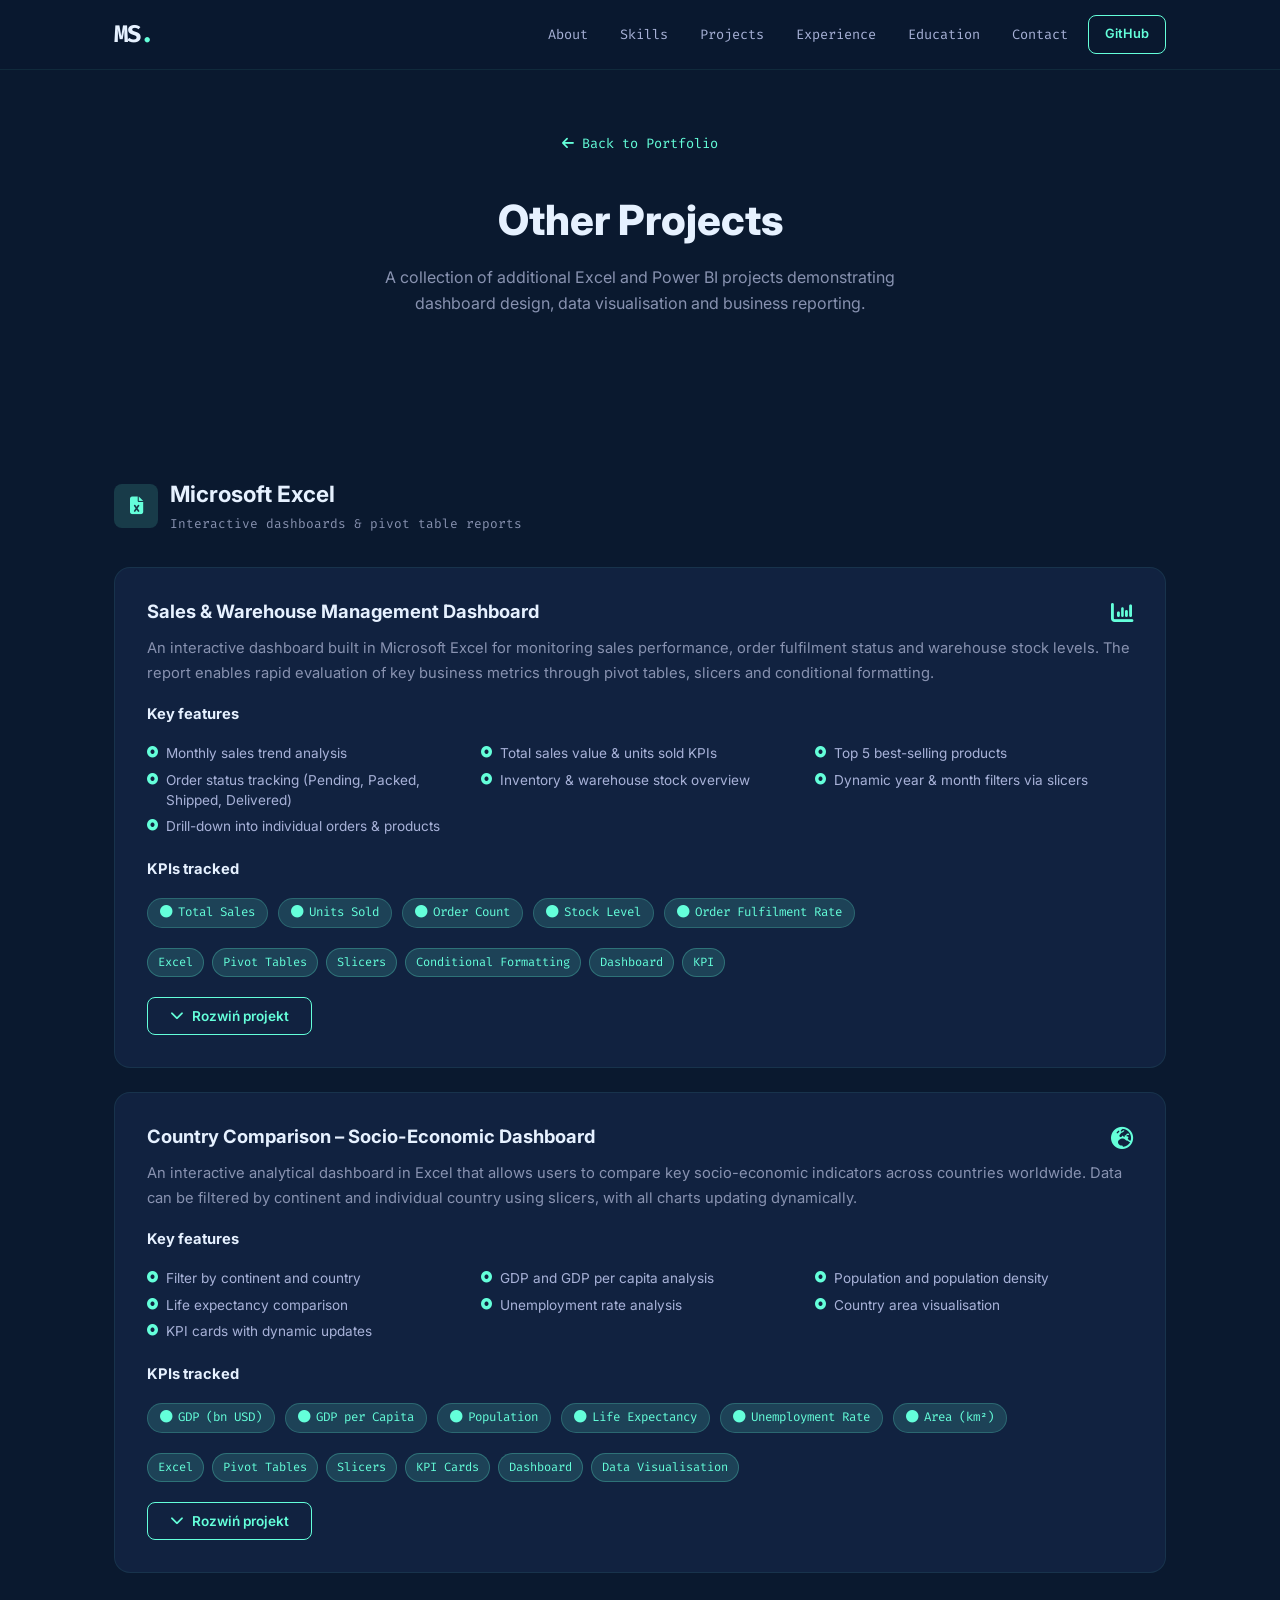
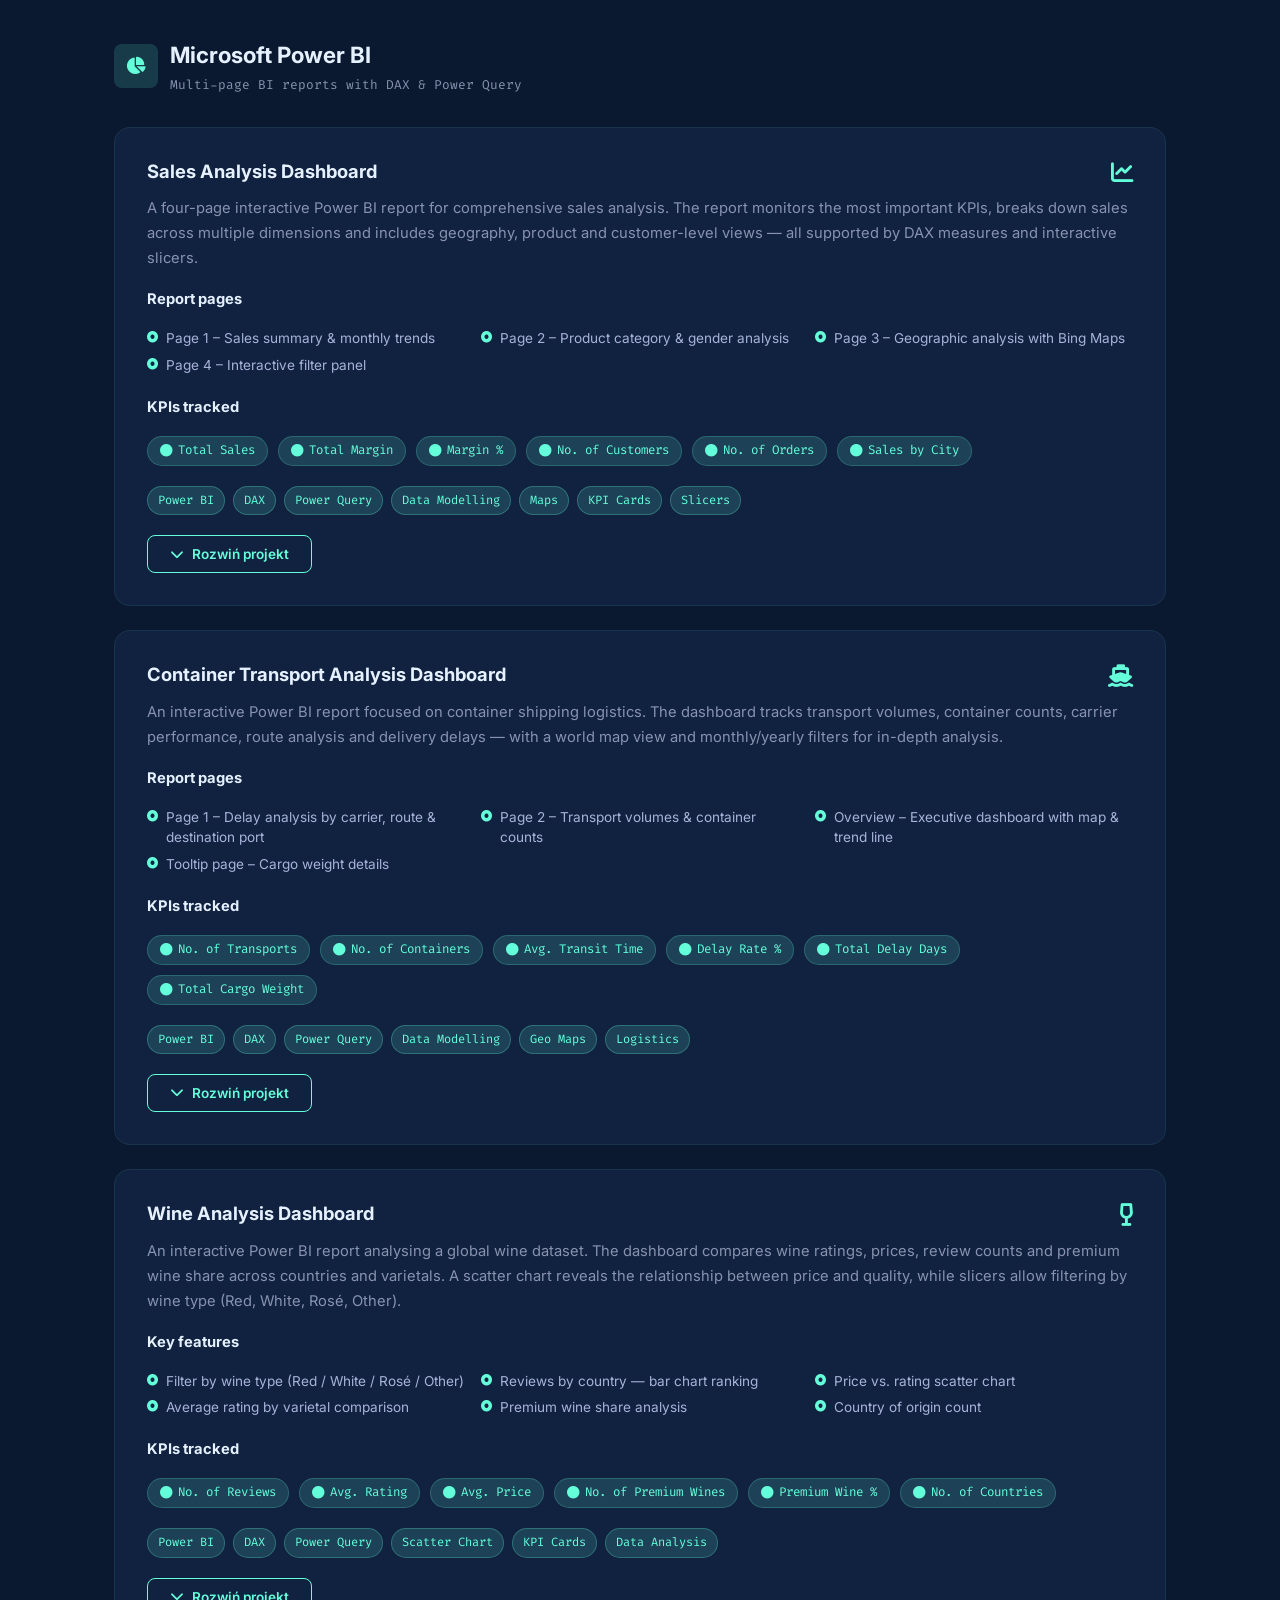
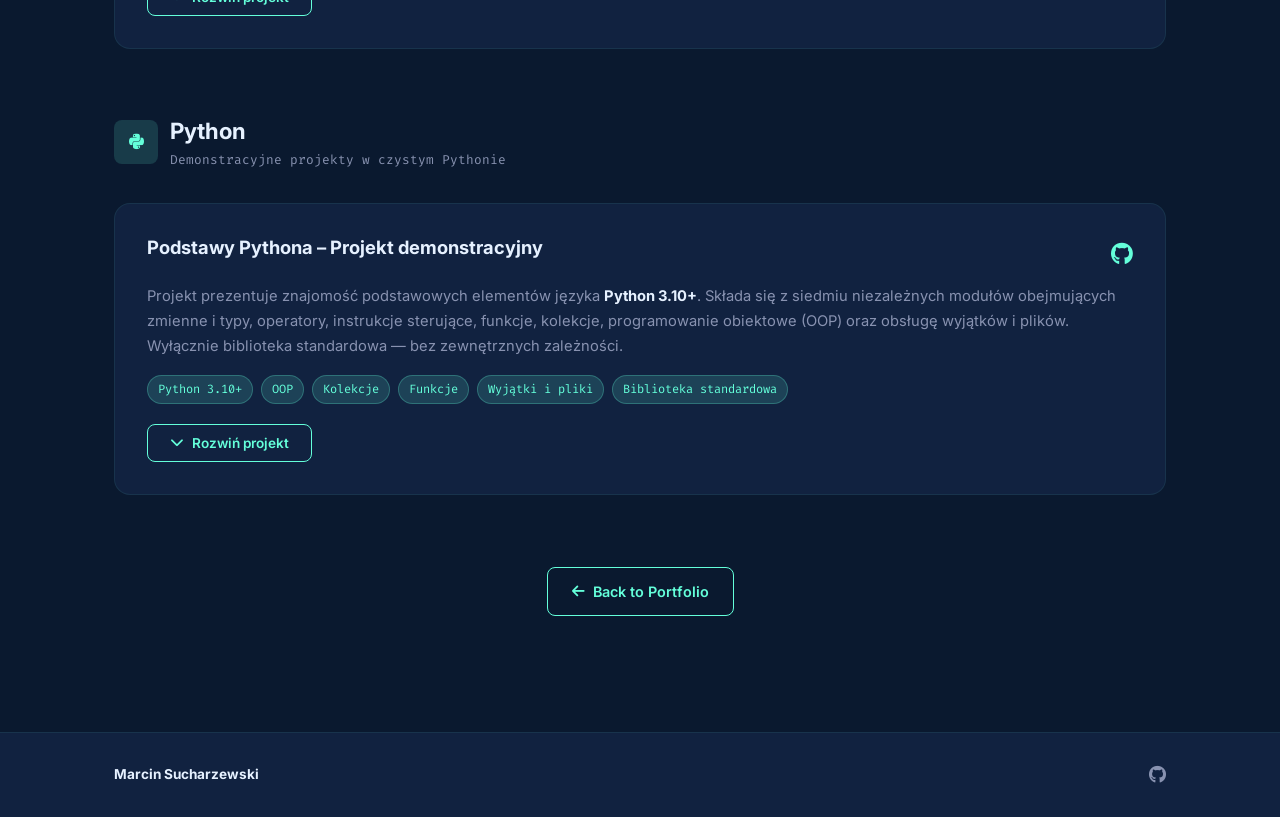
==== other-projects.html @ 343c276a "v1" ====
<!DOCTYPE html>
<html lang="en">
<head>
  <meta charset="UTF-8" />
  <meta name="viewport" content="width=device-width, initial-scale=1.0" />
  <meta name="description" content="Marcin Sucharzewski – Additional projects: Excel dashboards and Power BI reports." />
  <title>Other Projects | Marcin Sucharzewski</title>

  <!-- Google Fonts -->
  <link rel="preconnect" href="https://fonts.googleapis.com" />
  <link rel="preconnect" href="https://fonts.gstatic.com" crossorigin />
  <link href="https://fonts.googleapis.com/css2?family=Inter:wght@300;400;500;600;700;800&family=Fira+Code:wght@400;500&display=swap" rel="stylesheet" />

  <!-- Font Awesome -->
  <link rel="stylesheet" href="https://cdnjs.cloudflare.com/ajax/libs/font-awesome/6.5.1/css/all.min.css" integrity="sha512-DTOQO9RWCH3ppGqcWaEA1BIZOC6xxalwEsw9c2QQeAIftl+Vegovlnee1c9QX4TctnWMn13TZye+giMm8e2LwA==" crossorigin="anonymous" referrerpolicy="no-referrer" />

  <link rel="stylesheet" href="css/style.css" />
  <style>
    /* ---- Page-specific overrides ---- */
    .page-hero {
      padding: calc(var(--nav-height) + 60px) 0 60px;
      text-align: center;
    }

    .page-hero .back-link {
      display: inline-flex;
      align-items: center;
      gap: 8px;
      font-family: var(--font-mono);
      font-size: 0.85rem;
      color: var(--accent);
      margin-bottom: 32px;
      transition: var(--transition);
    }

    .page-hero .back-link:hover {
      gap: 12px;
      opacity: 1;
    }

    .page-hero h1 {
      font-size: clamp(1.8rem, 5vw, 2.6rem);
      font-weight: 800;
      color: var(--text-white);
      margin-bottom: 12px;
    }

    .page-hero p {
      color: var(--slate);
      max-width: 560px;
      margin: 0 auto;
    }

    /* ---- Category heading ---- */
    .category-heading {
      display: flex;
      align-items: center;
      gap: 12px;
      margin-bottom: 32px;
    }

    .category-heading-icon {
      width: 44px;
      height: 44px;
      border-radius: var(--radius);
      background-color: var(--accent-dim);
      display: flex;
      align-items: center;
      justify-content: center;
      color: var(--accent);
      font-size: 1.1rem;
      flex-shrink: 0;
    }

    .category-heading h2 {
      font-size: 1.4rem;
      font-weight: 700;
      color: var(--text-white);
    }

    .category-heading h2 span {
      display: block;
      font-size: 0.8rem;
      font-weight: 400;
      color: var(--slate);
      font-family: var(--font-mono);
      margin-top: 2px;
    }

    /* ---- Extended project card ---- */
    .project-card-full {
      background-color: var(--navy-light);
      border: 1px solid rgba(100, 255, 218, 0.08);
      border-radius: var(--radius-lg);
      padding: 32px;
      transition: var(--transition);
      margin-bottom: 24px;
    }

    .project-card-full:hover {
      border-color: rgba(100, 255, 218, 0.25);
      transform: translateY(-3px);
      box-shadow: var(--shadow);
    }

    .project-card-full-header {
      display: flex;
      align-items: flex-start;
      justify-content: space-between;
      gap: 16px;
      margin-bottom: 12px;
    }

    .project-card-full-header h3 {
      font-size: 1.15rem;
      font-weight: 700;
      color: var(--text-white);
      line-height: 1.3;
    }

    .project-card-full-header .project-icon {
      font-size: 1.4rem;
      color: var(--accent);
      flex-shrink: 0;
      margin-top: 2px;
    }

    .project-card-full p {
      color: var(--slate);
      font-size: 0.92rem;
      line-height: 1.7;
      margin-bottom: 16px;
    }

    .features-list {
      margin: 12px 0 20px;
      padding-left: 0;
      display: grid;
      grid-template-columns: repeat(auto-fill, minmax(240px, 1fr));
      gap: 6px 16px;
    }

    .features-list li {
      display: flex;
      align-items: flex-start;
      gap: 8px;
      font-size: 0.85rem;
      color: var(--slate-light);
      line-height: 1.5;
    }

    .features-list li i {
      color: var(--accent);
      font-size: 0.7rem;
      margin-top: 4px;
      flex-shrink: 0;
    }

    .kpi-row {
      display: flex;
      flex-wrap: wrap;
      gap: 10px;
      margin-bottom: 20px;
    }

    .kpi-badge {
      display: inline-flex;
      align-items: center;
      gap: 6px;
      background-color: var(--accent-dim);
      color: var(--accent);
      border: 1px solid rgba(100, 255, 218, 0.2);
      border-radius: 20px;
      padding: 4px 12px;
      font-size: 0.78rem;
      font-family: var(--font-mono);
    }

    /* ---- Section separator ---- */
    .category-section:not(:first-child) {
      margin-top: 64px;
    }

    /* ---- Back to top ---- */
    .page-footer-action {
      text-align: center;
      padding: 48px 0 16px;
    }

    /* ---- Expand button ---- */
    .btn-expand {
      display: inline-flex;
      align-items: center;
      gap: 8px;
      margin-top: 20px;
      padding: 10px 22px;
      background: transparent;
      border: 1.5px solid var(--accent);
      color: var(--accent);
      border-radius: var(--radius);
      font-size: 0.85rem;
      font-weight: 600;
      cursor: pointer;
      transition: var(--transition);
      font-family: var(--font-sans);
    }

    .btn-expand:hover {
      background-color: var(--accent-dim);
    }

    .btn-expand .expand-icon {
      transition: transform 0.3s ease;
    }

    .btn-expand[aria-expanded="true"] .expand-icon {
      transform: rotate(180deg);
    }

    /* ---- Details panel ---- */
    .project-details {
      display: none;
      margin-top: 28px;
      border-top: 1px solid rgba(100, 255, 218, 0.12);
      padding-top: 28px;
    }

    .project-details.is-open {
      display: block;
    }

    /* ---- Gallery ---- */
    .proj-gallery {
      display: grid;
      grid-template-columns: repeat(auto-fill, minmax(260px, 1fr));
      gap: 12px;
      margin-bottom: 32px;
    }

    .proj-img {
      width: 100%;
      height: 180px;
      object-fit: cover;
      border-radius: var(--radius);
      border: 1px solid rgba(100, 255, 218, 0.1);
      cursor: zoom-in;
      transition: var(--transition);
    }

    .proj-img:hover {
      border-color: var(--accent);
      transform: scale(1.02);
      box-shadow: 0 8px 24px rgba(0, 0, 0, 0.5);
    }

    /* ---- Full description text ---- */
    .proj-text {
      font-size: 0.9rem;
      line-height: 1.75;
    }

    .proj-section {
      margin-bottom: 22px;
    }

    .proj-section h4 {
      color: var(--accent);
      font-size: 0.78rem;
      font-family: var(--font-mono);
      text-transform: uppercase;
      letter-spacing: 0.09em;
      margin-bottom: 10px;
    }

    .proj-section p {
      color: var(--slate);
      margin-bottom: 6px;
    }

    .proj-section strong {
      color: var(--text-white);
    }

    .proj-section ul {
      padding-left: 0;
      display: grid;
      grid-template-columns: repeat(auto-fill, minmax(240px, 1fr));
      gap: 5px 20px;
    }

    .proj-section ul li {
      display: flex;
      align-items: flex-start;
      gap: 8px;
      color: var(--slate-light);
      font-size: 0.87rem;
    }

    .proj-section ul li::before {
      content: '▸';
      color: var(--accent);
      flex-shrink: 0;
      font-size: 0.72rem;
      margin-top: 4px;
    }

    /* ---- Lightbox ---- */
    .lightbox {
      display: none;
      position: fixed;
      inset: 0;
      background: rgba(2, 12, 27, 0.97);
      z-index: 1000;
      align-items: center;
      justify-content: center;
      padding: 56px 60px 48px;
    }

    .lightbox.is-open {
      display: flex;
    }

    .lightbox img {
      width: calc(100vw - 120px);
      height: calc(100vh - 104px);
      border-radius: var(--radius);
      object-fit: contain;
      box-shadow: 0 20px 60px rgba(0, 0, 0, 0.8);
    }

    .lb-btn {
      position: fixed;
      background: rgba(100, 255, 218, 0.08);
      border: 1px solid rgba(100, 255, 218, 0.2);
      color: var(--text-white);
      font-size: 1.2rem;
      padding: 10px 16px;
      border-radius: var(--radius);
      cursor: pointer;
      transition: var(--transition);
      z-index: 1001;
    }

    .lb-btn:hover {
      background: var(--accent-dim);
      color: var(--accent);
    }

    #lb-close { top: 20px; right: 24px; font-size: 1.5rem; }
    #lb-prev  { top: 50%; left: 16px; transform: translateY(-50%); }
    #lb-next  { top: 50%; right: 16px; transform: translateY(-50%); }

    #lb-counter {
      position: fixed;
      bottom: 20px;
      left: 50%;
      transform: translateX(-50%);
      color: var(--slate);
      font-family: var(--font-mono);
      font-size: 0.8rem;
    }
  </style>
</head>
<body>

  <!-- ===================== NAVIGATION ===================== -->
  <header class="navbar" id="navbar">
    <div class="nav-container">
      <a href="index.html" class="nav-logo">MS<span class="accent">.</span></a>
      <nav class="nav-links" id="nav-links">
        <a href="index.html#about" class="nav-link">About</a>
        <a href="index.html#skills" class="nav-link">Skills</a>
        <a href="index.html#projects" class="nav-link">Projects</a>
        <a href="index.html#experience" class="nav-link">Experience</a>
        <a href="index.html#education" class="nav-link">Education</a>
        <a href="index.html#contact" class="nav-link">Contact</a>
        <a href="https://github.com/MarcinSucharzewski" target="_blank" rel="noopener noreferrer" class="btn btn-outline btn-sm">GitHub</a>
      </nav>
      <button class="nav-toggle" id="nav-toggle" aria-label="Toggle navigation" aria-expanded="false">
        <span class="hamburger"></span>
      </button>
    </div>
  </header>

  <main>

    <!-- ===================== PAGE HERO ===================== -->
    <div class="page-hero">
      <div class="container">
        <a href="index.html" class="back-link">
          <i class="fa-solid fa-arrow-left"></i> Back to Portfolio
        </a>
        <h1>Other Projects</h1>
        <p>A collection of additional Excel and Power BI projects demonstrating dashboard design, data visualisation and business reporting.</p>
      </div>
    </div>

    <!-- ===================== PROJECTS ===================== -->
    <section class="section">
      <div class="container">

        <!-- ===== EXCEL ===== -->
        <div class="category-section">
          <div class="category-heading">
            <div class="category-heading-icon">
              <i class="fa-solid fa-file-excel"></i>
            </div>
            <h2>
              Microsoft Excel
              <span>Interactive dashboards &amp; pivot table reports</span>
            </h2>
          </div>

          <!-- Excel Project 1 -->
          <article class="project-card-full reveal">
            <div class="project-card-full-header">
              <h3>Sales &amp; Warehouse Management Dashboard</h3>
              <i class="fa-solid fa-chart-column project-icon"></i>
            </div>
            <p>
              An interactive dashboard built in Microsoft Excel for monitoring sales performance, order fulfilment status
              and warehouse stock levels. The report enables rapid evaluation of key business metrics through pivot tables,
              slicers and conditional formatting.
            </p>

            <p><strong>Key features</strong></p>
            <ul class="features-list">
              <li><i class="fa-solid fa-circle-dot"></i> Monthly sales trend analysis</li>
              <li><i class="fa-solid fa-circle-dot"></i> Total sales value &amp; units sold KPIs</li>
              <li><i class="fa-solid fa-circle-dot"></i> Top 5 best-selling products</li>
              <li><i class="fa-solid fa-circle-dot"></i> Order status tracking (Pending, Packed, Shipped, Delivered)</li>
              <li><i class="fa-solid fa-circle-dot"></i> Inventory &amp; warehouse stock overview</li>
              <li><i class="fa-solid fa-circle-dot"></i> Dynamic year &amp; month filters via slicers</li>
              <li><i class="fa-solid fa-circle-dot"></i> Drill-down into individual orders &amp; products</li>
            </ul>

            <p><strong>KPIs tracked</strong></p>
            <div class="kpi-row">
              <span class="kpi-badge"><i class="fa-solid fa-circle"></i> Total Sales</span>
              <span class="kpi-badge"><i class="fa-solid fa-circle"></i> Units Sold</span>
              <span class="kpi-badge"><i class="fa-solid fa-circle"></i> Order Count</span>
              <span class="kpi-badge"><i class="fa-solid fa-circle"></i> Stock Level</span>
              <span class="kpi-badge"><i class="fa-solid fa-circle"></i> Order Fulfilment Rate</span>
            </div>

            <div class="project-tags">
              <span class="tag tag-sm">Excel</span>
              <span class="tag tag-sm">Pivot Tables</span>
              <span class="tag tag-sm">Slicers</span>
              <span class="tag tag-sm">Conditional Formatting</span>
              <span class="tag tag-sm">Dashboard</span>
              <span class="tag tag-sm">KPI</span>
            </div>

            <button class="btn-expand" onclick="toggleDetails(this)" aria-expanded="false">
              <i class="fa-solid fa-chevron-down expand-icon"></i>
              <span>Rozwiń projekt</span>
            </button>

            <div class="project-details">
              <div class="proj-gallery">
                <img src="other_projects/Excel/Projekt1/Obraz1.png" class="proj-img" alt="Dashboard sprzedaży – widok 1" onclick="openLightbox(this)" loading="lazy">
                <img src="other_projects/Excel/Projekt1/Obraz2.png" class="proj-img" alt="Dashboard sprzedaży – widok 2" onclick="openLightbox(this)" loading="lazy">
                <img src="other_projects/Excel/Projekt1/Obraz3.png" class="proj-img" alt="Dashboard sprzedaży – widok 3" onclick="openLightbox(this)" loading="lazy">
                <img src="other_projects/Excel/Projekt1/Obraz4.png" class="proj-img" alt="Dashboard sprzedaży – widok 4" onclick="openLightbox(this)" loading="lazy">
              </div>
              <div class="proj-text">
                <div class="proj-section">
                  <h4>Opis projektu</h4>
                  <p>Celem projektu było stworzenie interaktywnego dashboardu umożliwiającego analizę sprzedaży oraz monitorowanie realizacji zamówień i stanów magazynowych. Raport pozwala szybko ocenić wyniki sprzedaży, kontrolować proces realizacji zamówień oraz analizować najważniejsze wskaźniki biznesowe.</p>
                  <p>Projekt został wykonany w programie <strong>Microsoft Excel</strong> z wykorzystaniem tabel, tabel przestawnych, wykresów oraz elementów interaktywnych.</p>
                </div>
                <div class="proj-section">
                  <h4>Zastosowane narzędzia</h4>
                  <ul>
                    <li>Microsoft Excel</li>
                    <li>Tabele Excel</li>
                    <li>Tabele przestawne</li>
                    <li>Wykresy kolumnowe i liniowe</li>
                    <li>Fragmentatory (Slicery)</li>
                    <li>Formatowanie warunkowe</li>
                    <li>Formuły Excel</li>
                    <li>Dashboard menedżerski</li>
                  </ul>
                </div>
                <div class="proj-section">
                  <h4>Funkcjonalności raportu</h4>
                  <ul>
                    <li>Analiza sprzedaży według miesięcy</li>
                    <li>Prezentacja łącznej wartości sprzedaży</li>
                    <li>Monitorowanie liczby sprzedanych produktów</li>
                    <li>Prezentacja pięciu najlepiej sprzedających się produktów</li>
                    <li>Monitorowanie statusów realizacji zamówień (Oczekuje, Spakowano, Wysłane, Dostarczono)</li>
                    <li>Filtrowanie danych według roku oraz miesiąca</li>
                    <li>Analiza danych magazynowych</li>
                    <li>Podgląd szczegółów zamówień i produktów</li>
                  </ul>
                </div>
                <div class="proj-section">
                  <h4>Dane wykorzystane w projekcie</h4>
                  <p>Projekt wykorzystuje trzy główne zestawy danych: <strong>bazę produktów</strong>, <strong>historię sprzedaży</strong> oraz <strong>historię realizacji zamówień</strong>. Każdy rekord zawiera m.in. kod produktu, nazwę, kategorię, cenę, stan magazynowy, lokalizację magazynu, datę sprzedaży, numer zamówienia, ilość, wartość sprzedaży oraz status realizacji.</p>
                </div>
                <div class="proj-section">
                  <h4>Umiejętności zaprezentowane w projekcie</h4>
                  <ul>
                    <li>Projektowanie dashboardów biznesowych</li>
                    <li>Analiza danych sprzedażowych</li>
                    <li>Modelowanie danych w Excelu</li>
                    <li>Tworzenie tabel przestawnych</li>
                    <li>Budowanie interaktywnych raportów</li>
                    <li>Wizualizacja danych</li>
                    <li>Projektowanie wskaźników KPI</li>
                    <li>Tworzenie wykresów biznesowych</li>
                    <li>Praca z dużymi zestawami danych</li>
                    <li>Przygotowywanie raportów menedżerskich</li>
                  </ul>
                </div>
                <div class="proj-section">
                  <h4>Wartość biznesowa</h4>
                  <p>Projekt wspiera podejmowanie decyzji poprzez szybki dostęp do najważniejszych informacji dotyczących sprzedaży i magazynu. Dashboard pozwala identyfikować najlepiej sprzedające się produkty, monitorować realizację zamówień oraz analizować trendy sprzedażowe, co pomaga usprawnić planowanie zapasów i procesów logistycznych.</p>
                </div>
              </div>
            </div>
          </article>

          <!-- Excel Project 2 -->
          <article class="project-card-full reveal">
            <div class="project-card-full-header">
              <h3>Country Comparison – Socio-Economic Dashboard</h3>
              <i class="fa-solid fa-earth-europe project-icon"></i>
            </div>
            <p>
              An interactive analytical dashboard in Excel that allows users to compare key socio-economic indicators
              across countries worldwide. Data can be filtered by continent and individual country using slicers,
              with all charts updating dynamically.
            </p>

            <p><strong>Key features</strong></p>
            <ul class="features-list">
              <li><i class="fa-solid fa-circle-dot"></i> Filter by continent and country</li>
              <li><i class="fa-solid fa-circle-dot"></i> GDP and GDP per capita analysis</li>
              <li><i class="fa-solid fa-circle-dot"></i> Population and population density</li>
              <li><i class="fa-solid fa-circle-dot"></i> Life expectancy comparison</li>
              <li><i class="fa-solid fa-circle-dot"></i> Unemployment rate analysis</li>
              <li><i class="fa-solid fa-circle-dot"></i> Country area visualisation</li>
              <li><i class="fa-solid fa-circle-dot"></i> KPI cards with dynamic updates</li>
            </ul>

            <p><strong>KPIs tracked</strong></p>
            <div class="kpi-row">
              <span class="kpi-badge"><i class="fa-solid fa-circle"></i> GDP (bn USD)</span>
              <span class="kpi-badge"><i class="fa-solid fa-circle"></i> GDP per Capita</span>
              <span class="kpi-badge"><i class="fa-solid fa-circle"></i> Population</span>
              <span class="kpi-badge"><i class="fa-solid fa-circle"></i> Life Expectancy</span>
              <span class="kpi-badge"><i class="fa-solid fa-circle"></i> Unemployment Rate</span>
              <span class="kpi-badge"><i class="fa-solid fa-circle"></i> Area (km²)</span>
            </div>

            <div class="project-tags">
              <span class="tag tag-sm">Excel</span>
              <span class="tag tag-sm">Pivot Tables</span>
              <span class="tag tag-sm">Slicers</span>
              <span class="tag tag-sm">KPI Cards</span>
              <span class="tag tag-sm">Dashboard</span>
              <span class="tag tag-sm">Data Visualisation</span>
            </div>

            <button class="btn-expand" onclick="toggleDetails(this)" aria-expanded="false">
              <i class="fa-solid fa-chevron-down expand-icon"></i>
              <span>Rozwiń projekt</span>
            </button>

            <div class="project-details">
              <div class="proj-gallery">
                <img src="other_projects/Excel/Projekt2/Obraz1.png" class="proj-img" alt="Analiza państw – widok 1" onclick="openLightbox(this)" loading="lazy">
                <img src="other_projects/Excel/Projekt2/Obraz2.png" class="proj-img" alt="Analiza państw – widok 2" onclick="openLightbox(this)" loading="lazy">
              </div>
              <div class="proj-text">
                <div class="proj-section">
                  <h4>Opis projektu</h4>
                  <p>Projekt polega na stworzeniu interaktywnego dashboardu analitycznego umożliwiającego porównanie kluczowych wskaźników społeczno-gospodarczych wybranych państw świata. Raport został wykonany w programie <strong>Microsoft Excel</strong> i pozwala użytkownikowi analizować dane poprzez wybór kontynentu oraz konkretnego kraju za pomocą interaktywnych filtrów.</p>
                  <p>Dashboard prezentuje najważniejsze wskaźniki ekonomiczne i demograficzne w przejrzystej formie graficznej, dzięki czemu użytkownik może szybko porównać poziom rozwoju poszczególnych państw.</p>
                </div>
                <div class="proj-section">
                  <h4>Cel projektu</h4>
                  <p>Celem projektu było zaprojektowanie nowoczesnego raportu menedżerskiego umożliwiającego analizę danych makroekonomicznych oraz porównywanie krajów pod względem najważniejszych wskaźników społecznych i gospodarczych.</p>
                </div>
                <div class="proj-section">
                  <h4>Zastosowane narzędzia</h4>
                  <ul>
                    <li>Microsoft Excel</li>
                    <li>Tabele Excel</li>
                    <li>Tabele przestawne</li>
                    <li>Wykresy kolumnowe, liniowe i słupkowe</li>
                    <li>Fragmentatory (Slicery)</li>
                    <li>Karty KPI</li>
                    <li>Formatowanie warunkowe</li>
                    <li>Formuły Excel</li>
                  </ul>
                </div>
                <div class="proj-section">
                  <h4>Funkcjonalności raportu</h4>
                  <ul>
                    <li>Porównywanie państw z różnych kontynentów</li>
                    <li>Filtrowanie danych według kontynentu i kraju</li>
                    <li>Analiza produktu krajowego brutto (PKB)</li>
                    <li>Analiza PKB per capita</li>
                    <li>Porównanie liczby ludności</li>
                    <li>Analiza długości życia</li>
                    <li>Porównanie poziomu bezrobocia</li>
                    <li>Analiza gęstości zaludnienia</li>
                    <li>Prezentacja powierzchni państw</li>
                    <li>Dynamiczna aktualizacja wykresów po zmianie filtrów</li>
                  </ul>
                </div>
                <div class="proj-section">
                  <h4>Umiejętności zaprezentowane w projekcie</h4>
                  <ul>
                    <li>Projektowanie dashboardów analitycznych</li>
                    <li>Wizualizacja danych biznesowych</li>
                    <li>Tworzenie interaktywnych raportów</li>
                    <li>Analiza danych ekonomicznych</li>
                    <li>Budowanie wskaźników KPI</li>
                    <li>Praca z tabelami przestawnymi</li>
                    <li>Projektowanie wykresów</li>
                    <li>Przygotowywanie raportów dla użytkowników biznesowych</li>
                    <li>Organizacja i prezentacja danych w Excelu</li>
                  </ul>
                </div>
                <div class="proj-section">
                  <h4>Wartość biznesowa</h4>
                  <p>Dashboard umożliwia szybkie porównanie sytuacji gospodarczej i społecznej różnych państw oraz identyfikację różnic pomiędzy nimi. Dzięki interaktywnym filtrom użytkownik może analizować dane z wybranego regionu świata, co ułatwia przygotowywanie raportów, analiz oraz prezentacji.</p>
                </div>
              </div>
            </div>
          </article>
        </div>

        <!-- ===== POWER BI ===== -->
        <div class="category-section">
          <div class="category-heading">
            <div class="category-heading-icon">
              <i class="fa-solid fa-chart-pie"></i>
            </div>
            <h2>
              Microsoft Power BI
              <span>Multi-page BI reports with DAX &amp; Power Query</span>
            </h2>
          </div>

          <!-- Power BI Project 1 -->
          <article class="project-card-full reveal">
            <div class="project-card-full-header">
              <h3>Sales Analysis Dashboard</h3>
              <i class="fa-solid fa-chart-line project-icon"></i>
            </div>
            <p>
              A four-page interactive Power BI report for comprehensive sales analysis. The report monitors the most
              important KPIs, breaks down sales across multiple dimensions and includes geography, product and
              customer-level views — all supported by DAX measures and interactive slicers.
            </p>

            <p><strong>Report pages</strong></p>
            <ul class="features-list">
              <li><i class="fa-solid fa-circle-dot"></i> Page 1 – Sales summary &amp; monthly trends</li>
              <li><i class="fa-solid fa-circle-dot"></i> Page 2 – Product category &amp; gender analysis</li>
              <li><i class="fa-solid fa-circle-dot"></i> Page 3 – Geographic analysis with Bing Maps</li>
              <li><i class="fa-solid fa-circle-dot"></i> Page 4 – Interactive filter panel</li>
            </ul>

            <p><strong>KPIs tracked</strong></p>
            <div class="kpi-row">
              <span class="kpi-badge"><i class="fa-solid fa-circle"></i> Total Sales</span>
              <span class="kpi-badge"><i class="fa-solid fa-circle"></i> Total Margin</span>
              <span class="kpi-badge"><i class="fa-solid fa-circle"></i> Margin %</span>
              <span class="kpi-badge"><i class="fa-solid fa-circle"></i> No. of Customers</span>
              <span class="kpi-badge"><i class="fa-solid fa-circle"></i> No. of Orders</span>
              <span class="kpi-badge"><i class="fa-solid fa-circle"></i> Sales by City</span>
            </div>

            <div class="project-tags">
              <span class="tag tag-sm">Power BI</span>
              <span class="tag tag-sm">DAX</span>
              <span class="tag tag-sm">Power Query</span>
              <span class="tag tag-sm">Data Modelling</span>
              <span class="tag tag-sm">Maps</span>
              <span class="tag tag-sm">KPI Cards</span>
              <span class="tag tag-sm">Slicers</span>
            </div>

            <button class="btn-expand" onclick="toggleDetails(this)" aria-expanded="false">
              <i class="fa-solid fa-chevron-down expand-icon"></i>
              <span>Rozwiń projekt</span>
            </button>

            <div class="project-details">
              <div class="proj-gallery">
                <img src="other_projects/Power%20BI/Projekt1/Obraz1.png" class="proj-img" alt="Dashboard sprzedaży PBI – widok 1" onclick="openLightbox(this)" loading="lazy">
                <img src="other_projects/Power%20BI/Projekt1/Obraz2.png" class="proj-img" alt="Dashboard sprzedaży PBI – widok 2" onclick="openLightbox(this)" loading="lazy">
                <img src="other_projects/Power%20BI/Projekt1/Obraz3.png" class="proj-img" alt="Dashboard sprzedaży PBI – widok 3" onclick="openLightbox(this)" loading="lazy">
                <img src="other_projects/Power%20BI/Projekt1/Obraz4.png" class="proj-img" alt="Dashboard sprzedaży PBI – widok 4" onclick="openLightbox(this)" loading="lazy">
              </div>
              <div class="proj-text">
                <div class="proj-section">
                  <h4>Opis projektu</h4>
                  <p>Projekt przedstawia interaktywny dashboard analityczny wykonany w <strong>Microsoft Power BI</strong>, którego celem jest analiza sprzedaży przedsiębiorstwa z wykorzystaniem nowoczesnych technik wizualizacji danych. Raport umożliwia monitorowanie najważniejszych wskaźników biznesowych (KPI), analizę sprzedaży według różnych wymiarów oraz wspiera podejmowanie decyzji biznesowych. Dashboard składa się z czterech stron prezentujących różne obszary działalności firmy.</p>
                </div>
                <div class="proj-section">
                  <h4>Cel projektu</h4>
                  <ul>
                    <li>Analiza wyników sprzedaży</li>
                    <li>Monitorowanie rentowności przedsiębiorstwa</li>
                    <li>Identyfikacja najlepiej sprzedających się produktów</li>
                    <li>Analiza klientów oraz lokalizacji sprzedaży</li>
                    <li>Porównywanie wyników w czasie</li>
                    <li>Wspieranie procesu podejmowania decyzji</li>
                  </ul>
                </div>
                <div class="proj-section">
                  <h4>Zastosowane technologie</h4>
                  <ul>
                    <li>Microsoft Power BI</li>
                    <li>Power Query</li>
                    <li>DAX (Data Analysis Expressions)</li>
                    <li>Modelowanie danych</li>
                    <li>Mapy Bing</li>
                    <li>Karty KPI</li>
                    <li>Segmentatory (Slicery)</li>
                    <li>Przyciski nawigacyjne</li>
                  </ul>
                </div>
                <div class="proj-section">
                  <h4>Struktura raportu</h4>
                  <ul>
                    <li><strong>Strona 1 – Podsumowanie sprzedaży:</strong> liczba zamówień, wartość sprzedaży, marża, liczba klientów; wykresy miesięczne i sprzedaż według miast</li>
                    <li><strong>Strona 2 – Analiza produktów:</strong> sprzedaż i marża według kategorii, udział płci klientów, analiza podkategorii i zależności sprzedaż–marża</li>
                    <li><strong>Strona 3 – Analiza geograficzna:</strong> ranking miast, mapa sprzedaży, analiza zysków i dynamika zmian</li>
                    <li><strong>Strona 4 – Panel filtrów:</strong> filtry według roku, kwartału, miesiąca, miasta, płci i kategorii produktu</li>
                  </ul>
                </div>
                <div class="proj-section">
                  <h4>Umiejętności zaprezentowane w projekcie</h4>
                  <ul>
                    <li>Projektowanie dashboardów w Power BI</li>
                    <li>Modelowanie danych i tworzenie miar DAX</li>
                    <li>Transformacja danych w Power Query</li>
                    <li>Wizualizacja i analiza biznesowa</li>
                    <li>Analiza geograficzna i sprzedażowa</li>
                    <li>Tworzenie interaktywnych raportów</li>
                  </ul>
                </div>
                <div class="proj-section">
                  <h4>Wartość biznesowa</h4>
                  <p>Projekt umożliwia szybkie monitorowanie kondycji przedsiębiorstwa oraz identyfikację najważniejszych trendów sprzedażowych. Dzięki interaktywnym filtrom użytkownik może analizować dane z różnych perspektyw, łatwo identyfikować najlepiej sprzedające się produkty, najbardziej dochodowe miasta oraz grupy klientów generujące największe przychody. Dashboard stanowi narzędzie wspierające zarządzanie sprzedażą, planowanie działań marketingowych oraz optymalizację oferty produktowej.</p>
                </div>
              </div>
            </div>
          </article>

          <!-- Power BI Project 2 -->
          <article class="project-card-full reveal">
            <div class="project-card-full-header">
              <h3>Container Transport Analysis Dashboard</h3>
              <i class="fa-solid fa-ship project-icon"></i>
            </div>
            <p>
              An interactive Power BI report focused on container shipping logistics. The dashboard tracks transport
              volumes, container counts, carrier performance, route analysis and delivery delays — with a world map
              view and monthly/yearly filters for in-depth analysis.
            </p>

            <p><strong>Report pages</strong></p>
            <ul class="features-list">
              <li><i class="fa-solid fa-circle-dot"></i> Page 1 – Delay analysis by carrier, route &amp; destination port</li>
              <li><i class="fa-solid fa-circle-dot"></i> Page 2 – Transport volumes &amp; container counts</li>
              <li><i class="fa-solid fa-circle-dot"></i> Overview – Executive dashboard with map &amp; trend line</li>
              <li><i class="fa-solid fa-circle-dot"></i> Tooltip page – Cargo weight details</li>
            </ul>

            <p><strong>KPIs tracked</strong></p>
            <div class="kpi-row">
              <span class="kpi-badge"><i class="fa-solid fa-circle"></i> No. of Transports</span>
              <span class="kpi-badge"><i class="fa-solid fa-circle"></i> No. of Containers</span>
              <span class="kpi-badge"><i class="fa-solid fa-circle"></i> Avg. Transit Time</span>
              <span class="kpi-badge"><i class="fa-solid fa-circle"></i> Delay Rate %</span>
              <span class="kpi-badge"><i class="fa-solid fa-circle"></i> Total Delay Days</span>
              <span class="kpi-badge"><i class="fa-solid fa-circle"></i> Total Cargo Weight</span>
            </div>

            <div class="project-tags">
              <span class="tag tag-sm">Power BI</span>
              <span class="tag tag-sm">DAX</span>
              <span class="tag tag-sm">Power Query</span>
              <span class="tag tag-sm">Data Modelling</span>
              <span class="tag tag-sm">Geo Maps</span>
              <span class="tag tag-sm">Logistics</span>
            </div>

            <button class="btn-expand" onclick="toggleDetails(this)" aria-expanded="false">
              <i class="fa-solid fa-chevron-down expand-icon"></i>
              <span>Rozwiń projekt</span>
            </button>

            <div class="project-details">
              <div class="proj-gallery">
                <img src="other_projects/Power%20BI/Projekt2/Obraz1.png" class="proj-img" alt="Transport kontenerowy – widok 1" onclick="openLightbox(this)" loading="lazy">
                <img src="other_projects/Power%20BI/Projekt2/Obraz2.png" class="proj-img" alt="Transport kontenerowy – widok 2" onclick="openLightbox(this)" loading="lazy">
                <img src="other_projects/Power%20BI/Projekt2/Obraz3.png" class="proj-img" alt="Transport kontenerowy – widok 3" onclick="openLightbox(this)" loading="lazy">
                <img src="other_projects/Power%20BI/Projekt2/Obraz4.png" class="proj-img" alt="Transport kontenerowy – widok 4" onclick="openLightbox(this)" loading="lazy">
              </div>
              <div class="proj-text">
                <div class="proj-section">
                  <h4>Opis projektu</h4>
                  <p>Projekt przedstawia interaktywny dashboard wykonany w <strong>Microsoft Power BI</strong>, którego celem jest analiza transportu kontenerowego. Raport umożliwia monitorowanie liczby transportów, kontenerów, armatorów, kierunków przewozów, portów docelowych oraz opóźnień transportowych.</p>
                  <p>Dashboard został zaprojektowany w sposób umożliwiający szybkie podejmowanie decyzji biznesowych poprzez prezentację najważniejszych wskaźników KPI oraz możliwość filtrowania danych według roku i miesiąca.</p>
                </div>
                <div class="proj-section">
                  <h4>Cel projektu</h4>
                  <ul>
                    <li>Analiza liczby zrealizowanych transportów</li>
                    <li>Monitorowanie liczby przewożonych kontenerów</li>
                    <li>Identyfikacja najczęściej wykorzystywanych armatorów</li>
                    <li>Analiza opóźnień transportowych</li>
                    <li>Porównywanie portów docelowych</li>
                    <li>Analiza kierunków transportu</li>
                    <li>Monitorowanie średniego czasu transportu</li>
                    <li>Prezentacja danych na mapie świata</li>
                  </ul>
                </div>
                <div class="proj-section">
                  <h4>Zastosowane narzędzia</h4>
                  <ul>
                    <li>Microsoft Power BI Desktop</li>
                    <li>Power Query</li>
                    <li>DAX (Data Analysis Expressions)</li>
                    <li>Model relacyjny danych</li>
                    <li>Microsoft Excel (źródło danych)</li>
                  </ul>
                </div>
                <div class="proj-section">
                  <h4>Struktura raportu</h4>
                  <ul>
                    <li><strong>Strona 1 – Analiza opóźnień:</strong> liczba armatorów, kontenerów i transportów; opóźnienia według miesięcy, armatora, kierunku i portu docelowego</li>
                    <li><strong>Strona 2 – Analiza transportów:</strong> liczba transportów i kontenerów, średni czas transportu, procent opóźnień, transporty według kierunku i portu</li>
                    <li><strong>Overview:</strong> liniowy wykres transportów w czasie, mapa portów, analiza armatorów, kluczowe KPI, filtry rok/miesiąc</li>
                    <li><strong>Tooltip:</strong> szczegółowe informacje dotyczące masy przewożonych ładunków</li>
                  </ul>
                </div>
                <div class="proj-section">
                  <h4>Umiejętności zaprezentowane w projekcie</h4>
                  <ul>
                    <li>Modelowanie danych i tworzenie relacji</li>
                    <li>Przygotowanie danych w Power Query</li>
                    <li>Tworzenie miar DAX</li>
                    <li>Projektowanie dashboardów i kart KPI</li>
                    <li>Wykresy kolumnowe, słupkowe i liniowe</li>
                    <li>Mapy geograficzne</li>
                    <li>Filtrowanie i segmentacja danych (Slicery)</li>
                    <li>Tooltip Pages</li>
                    <li>Analiza logistyczna i transportowa</li>
                  </ul>
                </div>
                <div class="proj-section">
                  <h4>Podsumowanie</h4>
                  <p>Projekt stanowi przykład wykorzystania narzędzia <strong>Microsoft Power BI</strong> do analizy danych logistycznych i transportowych. Dzięki zastosowaniu interaktywnych wizualizacji, wskaźników KPI oraz możliwości filtrowania danych użytkownik może szybko analizować efektywność transportów, identyfikować opóźnienia oraz oceniać wydajność armatorów i portów docelowych.</p>
                </div>
              </div>
            </div>
          </article>

          <!-- Power BI Project 3 -->
          <article class="project-card-full reveal">
            <div class="project-card-full-header">
              <h3>Wine Analysis Dashboard</h3>
              <i class="fa-solid fa-wine-glass-empty project-icon"></i>
            </div>
            <p>
              An interactive Power BI report analysing a global wine dataset. The dashboard compares wine ratings, prices,
              review counts and premium wine share across countries and varietals. A scatter chart reveals the relationship
              between price and quality, while slicers allow filtering by wine type (Red, White, Rosé, Other).
            </p>

            <p><strong>Key features</strong></p>
            <ul class="features-list">
              <li><i class="fa-solid fa-circle-dot"></i> Filter by wine type (Red / White / Rosé / Other)</li>
              <li><i class="fa-solid fa-circle-dot"></i> Reviews by country — bar chart ranking</li>
              <li><i class="fa-solid fa-circle-dot"></i> Price vs. rating scatter chart</li>
              <li><i class="fa-solid fa-circle-dot"></i> Average rating by varietal comparison</li>
              <li><i class="fa-solid fa-circle-dot"></i> Premium wine share analysis</li>
              <li><i class="fa-solid fa-circle-dot"></i> Country of origin count</li>
            </ul>

            <p><strong>KPIs tracked</strong></p>
            <div class="kpi-row">
              <span class="kpi-badge"><i class="fa-solid fa-circle"></i> No. of Reviews</span>
              <span class="kpi-badge"><i class="fa-solid fa-circle"></i> Avg. Rating</span>
              <span class="kpi-badge"><i class="fa-solid fa-circle"></i> Avg. Price</span>
              <span class="kpi-badge"><i class="fa-solid fa-circle"></i> No. of Premium Wines</span>
              <span class="kpi-badge"><i class="fa-solid fa-circle"></i> Premium Wine %</span>
              <span class="kpi-badge"><i class="fa-solid fa-circle"></i> No. of Countries</span>
            </div>

            <div class="project-tags">
              <span class="tag tag-sm">Power BI</span>
              <span class="tag tag-sm">DAX</span>
              <span class="tag tag-sm">Power Query</span>
              <span class="tag tag-sm">Scatter Chart</span>
              <span class="tag tag-sm">KPI Cards</span>
              <span class="tag tag-sm">Data Analysis</span>
            </div>

            <button class="btn-expand" onclick="toggleDetails(this)" aria-expanded="false">
              <i class="fa-solid fa-chevron-down expand-icon"></i>
              <span>Rozwiń projekt</span>
            </button>

            <div class="project-details">
              <div class="proj-gallery">
                <img src="other_projects/Power%20BI/Projekt3/Obraz1.png" class="proj-img" alt="Wine Analysis – widok 1" onclick="openLightbox(this)" loading="lazy">
                <img src="other_projects/Power%20BI/Projekt3/Obraz2.png" class="proj-img" alt="Wine Analysis – widok 2" onclick="openLightbox(this)" loading="lazy">
                <img src="other_projects/Power%20BI/Projekt3/Obraz3.png" class="proj-img" alt="Wine Analysis – widok 3" onclick="openLightbox(this)" loading="lazy">
              </div>
              <div class="proj-text">
                <div class="proj-section">
                  <h4>Opis projektu</h4>
                  <p><strong>Wine Analysis Dashboard</strong> to interaktywny raport stworzony w <strong>Microsoft Power BI</strong>, którego celem jest analiza danych dotyczących win pochodzących z różnych krajów świata. Dashboard umożliwia analizę ocen użytkowników, cen win, liczby recenzji, udziału win premium oraz porównanie różnych odmian win (varietal).</p>
                  <p>Raport został zaprojektowany z myślą o szybkim dostępie do kluczowych informacji i wspieraniu analizy rynku winiarskiego za pomocą czytelnych wizualizacji oraz wskaźników KPI.</p>
                </div>
                <div class="proj-section">
                  <h4>Cel projektu</h4>
                  <ul>
                    <li>Analiza ocen win</li>
                    <li>Analiza średnich cen</li>
                    <li>Porównywanie krajów pod względem liczby recenzji</li>
                    <li>Identyfikacja najpopularniejszych odmian win</li>
                    <li>Analiza win premium</li>
                    <li>Porównanie relacji ceny do jakości</li>
                    <li>Filtrowanie danych według rodzaju wina</li>
                  </ul>
                </div>
                <div class="proj-section">
                  <h4>Zastosowane narzędzia</h4>
                  <ul>
                    <li>Microsoft Power BI Desktop</li>
                    <li>Power Query</li>
                    <li>DAX (Data Analysis Expressions)</li>
                    <li>Model relacyjny danych</li>
                    <li>Microsoft Excel / CSV (źródło danych)</li>
                  </ul>
                </div>
                <div class="proj-section">
                  <h4>Funkcjonalności raportu</h4>
                  <ul>
                    <li>Filtrowanie danych według rodzaju wina (Red, White, Rosé, Other)</li>
                    <li>Analiza liczby recenzji i średniej oceny</li>
                    <li>Analiza średniej ceny</li>
                    <li>Monitorowanie liczby i udziału win premium</li>
                    <li>Porównanie liczby recenzji według kraju</li>
                    <li>Wykres punktowy: zależność cena – ocena</li>
                    <li>Porównanie średnich ocen dla odmian win (varietal)</li>
                  </ul>
                </div>
                <div class="proj-section">
                  <h4>Najważniejsze analizy</h4>
                  <ul>
                    <li>Które kraje posiadają największą liczbę recenzowanych win?</li>
                    <li>Czy wyższa cena oznacza wyższą ocenę wina?</li>
                    <li>Jakie odmiany win uzyskują najwyższe oceny?</li>
                    <li>Jaki jest udział win premium w całym zbiorze danych?</li>
                    <li>Które typy win dominują na rynku?</li>
                  </ul>
                </div>
                <div class="proj-section">
                  <h4>Umiejętności zaprezentowane w projekcie</h4>
                  <ul>
                    <li>Modelowanie danych i transformacja w Power Query</li>
                    <li>Tworzenie relacji pomiędzy tabelami</li>
                    <li>Projektowanie interaktywnych dashboardów</li>
                    <li>Tworzenie miar DAX</li>
                    <li>Wykres punktowy (Scatter Chart)</li>
                    <li>Analiza porównawcza</li>
                    <li>Filtrowanie danych przy użyciu segmentatorów</li>
                    <li>Projektowanie wizualizacji zgodnie z zasadami BI</li>
                  </ul>
                </div>
                <div class="proj-section">
                  <h4>Podsumowanie</h4>
                  <p>Projekt prezentuje praktyczne zastosowanie narzędzia <strong>Microsoft Power BI</strong> do analizy danych z branży winiarskiej. Dzięki zastosowaniu wskaźników KPI, wykresów analitycznych, segmentatorów oraz interaktywnych wizualizacji raport umożliwia szybkie porównywanie jakości, cen i popularności win pochodzących z różnych krajów.</p>
                </div>
              </div>
            </div>
          </article>

        </div><!-- /category-section Power BI -->

        <!-- ===== PYTHON ===== -->
        <div class="category-section">
          <div class="category-heading">
            <div class="category-heading-icon">
              <i class="fa-brands fa-python"></i>
            </div>
            <h2>
              Python
              <span>Demonstracyjne projekty w czystym Pythonie</span>
            </h2>
          </div>

          <!-- Python Project 1 -->
          <article class="project-card-full reveal">
            <div class="project-card-full-header">
              <h3>Podstawy Pythona – Projekt demonstracyjny</h3>
              <a href="https://github.com/MarcinSucharzewski/python-basics" target="_blank" rel="noopener noreferrer" aria-label="Zobacz na GitHub" style="color:var(--accent);font-size:1.4rem;">
                <i class="fa-brands fa-github"></i>
              </a>
            </div>
            <p>
              Projekt prezentuje znajomość podstawowych elementów języka <strong>Python 3.10+</strong>.
              Składa się z siedmiu niezależnych modułów obejmujących zmienne i typy, operatory, instrukcje sterujące,
              funkcje, kolekcje, programowanie obiektowe (OOP) oraz obsługę wyjątków i plików.
              Wyłącznie biblioteka standardowa — bez zewnętrznych zależności.
            </p>

            <div class="project-tags">
              <span class="tag tag-sm">Python 3.10+</span>
              <span class="tag tag-sm">OOP</span>
              <span class="tag tag-sm">Kolekcje</span>
              <span class="tag tag-sm">Funkcje</span>
              <span class="tag tag-sm">Wyjątki i pliki</span>
              <span class="tag tag-sm">Biblioteka standardowa</span>
            </div>

            <button class="btn-expand" onclick="toggleDetails(this)" aria-expanded="false">
              <i class="fa-solid fa-chevron-down expand-icon"></i>
              <span>Rozwiń projekt</span>
            </button>

            <div class="project-details">
              <div class="proj-text">
                <div class="proj-section">
                  <h4>Opis projektu</h4>
                  <p>Projekt prezentuje znajomość podstawowych elementów języka <strong>Python 3.10+</strong>.
                  Każdy moduł jest samodzielnym plikiem <code style="font-family:var(--font-mono);color:var(--accent);font-size:0.85em;">.py</code>,
                  który można uruchomić oddzielnie lub przez <code style="font-family:var(--font-mono);color:var(--accent);font-size:0.85em;">main.py</code>.</p>
                </div>

                <div class="proj-section">
                  <h4>Struktura projektu</h4>
                  <ul>
                    <li><strong>main.py</strong> – punkt wejścia (uruchamia wszystkie moduły)</li>
                    <li><strong>01_zmienne_i_typy.py</strong> – int, float, str, bool, None, casting</li>
                    <li><strong>02_operatory.py</strong> – arytmetyczne, porównania, logiczne, bitowe</li>
                    <li><strong>03_instrukcje_i_petle.py</strong> – if/elif/else, match-case, for, while, break/continue</li>
                    <li><strong>04_funkcje.py</strong> – def, *args/**kwargs, lambda, rekurencja, dekoratory</li>
                    <li><strong>05_kolekcje.py</strong> – list, tuple, set, dict, comprehensions, Counter</li>
                    <li><strong>06_klasy_oop.py</strong> – klasy, dziedziczenie, polimorfizm, enkapsulacja, dataclass</li>
                    <li><strong>07_wyjatki_i_pliki.py</strong> – try/except/finally, własne wyjątki, pliki txt/csv, pathlib</li>
                  </ul>
                </div>

                <div class="proj-section">
                  <h4>Omawiane zagadnienia</h4>
                  <ul>
                    <li><strong>Zmienne i typy:</strong> int, float, complex, str, bool, None, konwersja typów, wielokrotne przypisanie</li>
                    <li><strong>Operatory:</strong> arytmetyczne, porównania, logiczne, bitowe, pierwszeństwo operatorów</li>
                    <li><strong>Instrukcje i pętle:</strong> if/elif/else, match/case, for, while, break, continue, else, list comprehension</li>
                    <li><strong>Funkcje:</strong> parametry domyślne, *args, **kwargs, lambda, map/filter, rekurencja, domknięcia, dekoratory</li>
                    <li><strong>Kolekcje:</strong> list, tuple, set, dict, operacje teorii zbiorów, dict comprehension, Counter</li>
                    <li><strong>Klasy OOP:</strong> __init__, dziedziczenie, super(), polimorfizm, @property, @classmethod, @staticmethod, dataclass</li>
                    <li><strong>Wyjątki i pliki:</strong> try/except/else/finally, własne wyjątki, pliki tekstowe, CSV, pathlib</li>
                  </ul>
                </div>

                <div class="proj-section">
                  <h4>Wymagania</h4>
                  <ul>
                    <li>Python <strong>3.10</strong> lub nowszy (ze względu na match/case)</li>
                    <li>Brak zewnętrznych bibliotek – wyłącznie biblioteka standardowa</li>
                  </ul>
                </div>

                <div class="proj-section">
                  <h4>Uruchomienie</h4>
                  <ul>
                    <li>Wszystkie moduły: <code style="font-family:var(--font-mono);color:var(--accent);font-size:0.85em;">python main.py</code></li>
                    <li>Wybrane moduły (np. 1, 3 i 5): <code style="font-family:var(--font-mono);color:var(--accent);font-size:0.85em;">python main.py 1 3 5</code></li>
                    <li>Pojedynczy moduł: <code style="font-family:var(--font-mono);color:var(--accent);font-size:0.85em;">python 04_funkcje.py</code></li>
                  </ul>
                </div>

                <div class="proj-section" style="padding-top:4px;">
                  <a href="https://github.com/MarcinSucharzewski/python-basics" target="_blank" rel="noopener noreferrer" class="btn btn-outline btn-sm">
                    <i class="fa-brands fa-github"></i> Zobacz na GitHub
                  </a>
                </div>
              </div>
            </div>
          </article>

        </div><!-- /category-section Python -->

        <div class="page-footer-action">
          <a href="index.html" class="btn btn-outline">
            <i class="fa-solid fa-arrow-left"></i> Back to Portfolio
          </a>
        </div>

      </div>
    </section>

  </main>

  <!-- ===================== FOOTER ===================== -->
  <footer class="footer">
    <div class="container footer-inner">
      <p><strong>Marcin Sucharzewski</strong></p>
      <div class="footer-socials">
        <a href="https://github.com/MarcinSucharzewski" target="_blank" rel="noopener noreferrer" aria-label="GitHub">
          <i class="fa-brands fa-github"></i>
        </a>
      </div>
    </div>
  </footer>

  <!-- ===================== LIGHTBOX ===================== -->
  <div id="lightbox" class="lightbox" role="dialog" aria-modal="true" aria-label="Podgląd zdjęcia">
    <button id="lb-close" class="lb-btn" onclick="closeLightbox()" aria-label="Zamknij"><i class="fa-solid fa-xmark"></i></button>
    <button id="lb-prev"  class="lb-btn" onclick="lbPrev()"        aria-label="Poprzednie zdjęcie"><i class="fa-solid fa-chevron-left"></i></button>
    <img id="lb-img" src="" alt="" />
    <button id="lb-next"  class="lb-btn" onclick="lbNext()"        aria-label="Następne zdjęcie"><i class="fa-solid fa-chevron-right"></i></button>
    <span id="lb-counter"></span>
  </div>

  <script>
    /* ---- Expand / collapse ---- */
    function toggleDetails(btn) {
      const article = btn.closest('article');
      const panel   = article.querySelector('.project-details');
      const label   = btn.querySelector('span');
      const isOpen  = btn.getAttribute('aria-expanded') === 'true';

      if (isOpen) {
        panel.classList.remove('is-open');
        btn.setAttribute('aria-expanded', 'false');
        label.textContent = 'Rozwiń projekt';
      } else {
        panel.classList.add('is-open');
        btn.setAttribute('aria-expanded', 'true');
        label.textContent = 'Zwiń projekt';
        setTimeout(() => panel.scrollIntoView({ behavior: 'smooth', block: 'nearest' }), 60);
      }
    }

    /* ---- Lightbox ---- */
    let lbImages = [];
    let lbIndex  = 0;

    function openLightbox(img) {
      const gallery = img.closest('.proj-gallery');
      lbImages = Array.from(gallery.querySelectorAll('.proj-img'));
      lbIndex  = lbImages.indexOf(img);
      document.getElementById('lightbox').classList.add('is-open');
      document.body.style.overflow = 'hidden';
      renderLightbox();
      document.addEventListener('keydown', lbKey);
    }

    function renderLightbox() {
      document.getElementById('lb-img').src     = lbImages[lbIndex].src;
      document.getElementById('lb-img').alt     = lbImages[lbIndex].alt;
      document.getElementById('lb-counter').textContent = (lbIndex + 1) + ' / ' + lbImages.length;
      document.getElementById('lb-prev').style.visibility = lbIndex > 0 ? 'visible' : 'hidden';
      document.getElementById('lb-next').style.visibility = lbIndex < lbImages.length - 1 ? 'visible' : 'hidden';
    }

    function closeLightbox() {
      document.getElementById('lightbox').classList.remove('is-open');
      document.body.style.overflow = '';
      document.removeEventListener('keydown', lbKey);
    }

    function lbPrev() { if (lbIndex > 0)                  { lbIndex--; renderLightbox(); } }
    function lbNext() { if (lbIndex < lbImages.length - 1) { lbIndex++; renderLightbox(); } }

    function lbKey(e) {
      if (e.key === 'Escape')     closeLightbox();
      if (e.key === 'ArrowLeft')  lbPrev();
      if (e.key === 'ArrowRight') lbNext();
    }

    /* Close on background click */
    document.getElementById('lightbox').addEventListener('click', function (e) {
      if (e.target === this) closeLightbox();
    });
  </script>

  <script src="js/main.js"></script>
</body>
</html>
---- css/style.css ----
/* ============================================================
   MARCIN SUCHARZEWSKI PORTFOLIO – STYLESHEET
   ============================================================ */

/* ---- CSS Custom Properties ---- */
:root {
  --navy:        #0a192f;
  --navy-light:  #112240;
  --navy-mid:    #1d2d50;
  --slate:       #8892b0;
  --slate-light: #a8b2d8;
  --text:        #ccd6f6;
  --text-white:  #e6f1ff;
  --accent:      #64ffda;
  --accent-dim:  rgba(100, 255, 218, 0.15);
  --accent-dark: #0d7377;

  --font-sans:  'Inter', system-ui, -apple-system, sans-serif;
  --font-mono:  'Fira Code', 'Courier New', monospace;

  --nav-height: 70px;
  --section-pad: 100px;
  --max-w: 1100px;

  --radius:    8px;
  --radius-lg: 16px;
  --shadow:    0 10px 30px -10px rgba(2, 12, 27, 0.7);
  --transition: all 0.25s cubic-bezier(0.645, 0.045, 0.355, 1);
}

/* ---- Reset & Base ---- */
*, *::before, *::after {
  box-sizing: border-box;
  margin: 0;
  padding: 0;
}

html {
  scroll-behavior: smooth;
  font-size: 16px;
}

body {
  background-color: var(--navy);
  color: var(--text);
  font-family: var(--font-sans);
  line-height: 1.6;
  overflow-x: hidden;
}

a {
  color: var(--accent);
  text-decoration: none;
  transition: var(--transition);
}

a:hover {
  color: var(--accent);
  opacity: 0.8;
}

img {
  max-width: 100%;
  display: block;
}

ul {
  list-style: none;
}

strong {
  color: var(--text-white);
}

/* ---- Scrollbar ---- */
::-webkit-scrollbar { width: 6px; }
::-webkit-scrollbar-track { background: var(--navy); }
::-webkit-scrollbar-thumb { background: var(--slate); border-radius: 3px; }

/* ---- Selection ---- */
::selection {
  background-color: var(--accent-dim);
  color: var(--accent);
}

/* ============================================================
   LAYOUT UTILITIES
   ============================================================ */
.container {
  max-width: var(--max-w);
  margin: 0 auto;
  padding: 0 24px;
}

.section {
  padding: var(--section-pad) 0;
}

.section-alt {
  background-color: var(--navy-light);
}

.section-title {
  font-size: clamp(1.5rem, 4vw, 2rem);
  font-weight: 700;
  color: var(--text-white);
  margin-bottom: 8px;
  position: relative;
  display: inline-block;
}

.section-title::after {
  content: '';
  display: block;
  width: 60%;
  height: 3px;
  background: var(--accent);
  border-radius: 2px;
  margin-top: 6px;
}

.section-subtitle {
  color: var(--slate);
  margin-bottom: 48px;
  margin-top: 4px;
}

.section-action {
  text-align: center;
  margin-top: 48px;
}

.accent {
  color: var(--accent);
}

/* ============================================================
   BUTTONS
   ============================================================ */
.btn {
  display: inline-flex;
  align-items: center;
  gap: 8px;
  padding: 12px 24px;
  border-radius: var(--radius);
  font-size: 0.9rem;
  font-weight: 600;
  cursor: pointer;
  transition: var(--transition);
  border: 1.5px solid transparent;
  white-space: nowrap;
}

.btn-primary {
  background-color: var(--accent);
  color: var(--navy);
  border-color: var(--accent);
}

.btn-primary:hover {
  background-color: transparent;
  color: var(--accent);
  opacity: 1;
}

.btn-outline {
  background-color: transparent;
  color: var(--accent);
  border-color: var(--accent);
}

.btn-outline:hover {
  background-color: var(--accent-dim);
  opacity: 1;
}

.btn-sm {
  padding: 8px 16px;
  font-size: 0.8rem;
}

.btn-lg {
  padding: 16px 32px;
  font-size: 1rem;
  margin-top: 32px;
}

/* ============================================================
   NAVIGATION
   ============================================================ */
.navbar {
  position: fixed;
  top: 0;
  left: 0;
  right: 0;
  height: var(--nav-height);
  z-index: 100;
  background-color: rgba(10, 25, 47, 0.85);
  backdrop-filter: blur(12px);
  -webkit-backdrop-filter: blur(12px);
  border-bottom: 1px solid rgba(100, 255, 218, 0.08);
  transition: var(--transition);
}

.navbar.scrolled {
  box-shadow: var(--shadow);
}

.nav-container {
  max-width: var(--max-w);
  margin: 0 auto;
  padding: 0 24px;
  height: 100%;
  display: flex;
  align-items: center;
  justify-content: space-between;
}

.nav-logo {
  font-family: var(--font-mono);
  font-size: 1.5rem;
  font-weight: 700;
  color: var(--text-white);
  letter-spacing: -1px;
  text-decoration: none;
}

.nav-logo:hover {
  color: var(--accent);
  opacity: 1;
}

.nav-links {
  display: flex;
  align-items: center;
  gap: 8px;
}

.nav-link {
  font-size: 0.85rem;
  font-family: var(--font-mono);
  color: var(--slate-light);
  padding: 6px 12px;
  border-radius: var(--radius);
  text-decoration: none;
  transition: var(--transition);
}

.nav-link:hover {
  color: var(--accent);
  opacity: 1;
}

.nav-toggle {
  display: none;
  background: none;
  border: none;
  cursor: pointer;
  padding: 8px;
}

.hamburger,
.hamburger::before,
.hamburger::after {
  display: block;
  width: 24px;
  height: 2px;
  background-color: var(--accent);
  border-radius: 2px;
  transition: var(--transition);
}

.hamburger {
  position: relative;
}

.hamburger::before {
  content: '';
  position: absolute;
  top: -7px;
  left: 0;
}

.hamburger::after {
  content: '';
  position: absolute;
  top: 7px;
  left: 0;
}

/* Mobile nav open */
.nav-toggle[aria-expanded="true"] .hamburger {
  background-color: transparent;
}

.nav-toggle[aria-expanded="true"] .hamburger::before {
  transform: rotate(45deg);
  top: 0;
}

.nav-toggle[aria-expanded="true"] .hamburger::after {
  transform: rotate(-45deg);
  top: 0;
}

/* ============================================================
   HERO SECTION
   ============================================================ */
.hero-section {
  min-height: 100vh;
  display: flex;
  flex-direction: column;
  justify-content: center;
  padding-top: var(--nav-height);
  position: relative;
  overflow: hidden;
}

/* Subtle background grid */
.hero-section::before {
  content: '';
  position: absolute;
  inset: 0;
  background-image:
    linear-gradient(rgba(100, 255, 218, 0.03) 1px, transparent 1px),
    linear-gradient(90deg, rgba(100, 255, 218, 0.03) 1px, transparent 1px);
  background-size: 60px 60px;
  pointer-events: none;
}

.hero-container {
  max-width: var(--max-w);
  margin: 0 auto;
  padding: 60px 24px;
  display: flex;
  align-items: center;
  justify-content: space-between;
  gap: 60px;
  flex: 1;
}

.hero-content {
  max-width: 600px;
}

.hero-greeting {
  font-family: var(--font-mono);
  font-size: 1rem;
  color: var(--accent);
  margin-bottom: 12px;
}

.hero-name {
  font-size: clamp(2.5rem, 6vw, 4rem);
  font-weight: 800;
  color: var(--text-white);
  line-height: 1.1;
  margin-bottom: 8px;
}

.hero-title {
  font-size: clamp(1.2rem, 3vw, 1.8rem);
  font-weight: 600;
  color: var(--slate-light);
  margin-bottom: 24px;
  min-height: 2.2rem;
}

.cursor {
  display: inline-block;
  animation: blink 1s step-end infinite;
  color: var(--accent);
}

@keyframes blink {
  0%, 100% { opacity: 1; }
  50%        { opacity: 0; }
}

.hero-description {
  font-size: 1rem;
  color: var(--slate);
  max-width: 520px;
  margin-bottom: 32px;
  line-height: 1.8;
}

.hero-actions {
  display: flex;
  gap: 16px;
  flex-wrap: wrap;
}

.hero-socials {
  display: flex;
  gap: 20px;
  margin-top: 36px;
}

.hero-socials a {
  font-size: 1.3rem;
  color: var(--slate);
  transition: var(--transition);
  transform: translateY(0);
}

.hero-socials a:hover {
  color: var(--accent);
  transform: translateY(-3px);
  opacity: 1;
}

/* Avatar */
.hero-visual {
  flex-shrink: 0;
}

.avatar-wrapper {
  width: 260px;
  height: 260px;
  border-radius: 50%;
  border: 3px solid var(--accent);
  padding: 5px;
  position: relative;
}

.avatar-wrapper::before {
  content: '';
  position: absolute;
  inset: -10px;
  border-radius: 50%;
  border: 2px solid rgba(100, 255, 218, 0.2);
}

.avatar {
  width: 100%;
  height: 100%;
  border-radius: 50%;
  object-fit: cover;
  filter: grayscale(20%) brightness(0.9);
  transition: var(--transition);
}

.avatar:hover {
  filter: none;
}

/* Scroll down indicator */
.scroll-down {
  position: absolute;
  bottom: 24px;
  left: 50%;
  transform: translateX(-50%);
  color: var(--slate);
  font-size: 1.2rem;
  animation: bounce 2s ease-in-out infinite;
  opacity: 0.7;
}

.scroll-down:hover {
  color: var(--accent);
  opacity: 1;
}

@keyframes bounce {
  0%, 100% { transform: translateX(-50%) translateY(0); }
  50%        { transform: translateX(-50%) translateY(6px); }
}

/* ============================================================
   FADE-IN ANIMATIONS
   ============================================================ */
.fade-in-up {
  opacity: 0;
  transform: translateY(20px);
  animation: fadeInUp 0.6s ease forwards;
  animation-delay: var(--delay, 0s);
}

@keyframes fadeInUp {
  to {
    opacity: 1;
    transform: translateY(0);
  }
}

/* Reveal on scroll */
.reveal {
  opacity: 0;
  transform: translateY(30px);
  transition: opacity 0.7s ease, transform 0.7s ease;
}

.reveal.visible {
  opacity: 1;
  transform: translateY(0);
}

/* ============================================================
   ABOUT SECTION
   ============================================================ */
.about-grid {
  display: grid;
  grid-template-columns: 1fr 340px;
  gap: 60px;
  align-items: start;
  margin-top: 40px;
}

.about-text p {
  color: var(--slate);
  margin-bottom: 16px;
  line-height: 1.9;
}

.about-contacts {
  display: flex;
  flex-wrap: wrap;
  gap: 12px;
  margin-top: 24px;
}

.contact-chip {
  display: inline-flex;
  align-items: center;
  gap: 8px;
  background-color: var(--navy-mid);
  color: var(--slate-light);
  padding: 8px 16px;
  border-radius: 100px;
  font-size: 0.85rem;
  border: 1px solid rgba(100, 255, 218, 0.15);
  transition: var(--transition);
  text-decoration: none;
}

.contact-chip:hover {
  color: var(--accent);
  border-color: var(--accent);
  opacity: 1;
}

.about-stats {
  display: grid;
  grid-template-columns: 1fr 1fr;
  gap: 16px;
}

.stat-card {
  background-color: var(--navy-mid);
  border: 1px solid rgba(100, 255, 218, 0.12);
  border-radius: var(--radius-lg);
  padding: 20px;
  text-align: center;
  display: flex;
  flex-direction: column;
  gap: 6px;
  transition: var(--transition);
}

.stat-card:hover {
  border-color: var(--accent);
  transform: translateY(-3px);
}

.stat-number {
  font-size: 1.9rem;
  font-weight: 800;
  color: var(--text-white);
  line-height: 1;
}

.stat-label {
  font-size: 0.75rem;
  color: var(--slate);
  line-height: 1.3;
}

/* ============================================================
   SKILLS SECTION
   ============================================================ */
.skills-grid {
  display: grid;
  grid-template-columns: repeat(4, 1fr);
  gap: 24px;
  margin-top: 40px;
}

.skill-category {
  background-color: var(--navy-mid);
  border: 1px solid rgba(100, 255, 218, 0.1);
  border-radius: var(--radius-lg);
  padding: 28px 24px;
  transition: var(--transition);
}

.skill-category:hover {
  border-color: var(--accent);
  transform: translateY(-5px);
  box-shadow: var(--shadow);
}

.skill-category-icon {
  font-size: 1.8rem;
  color: var(--accent);
  margin-bottom: 16px;
}

.skill-category h3 {
  font-size: 1rem;
  font-weight: 700;
  color: var(--text-white);
  margin-bottom: 16px;
}

.skill-list li {
  display: flex;
  align-items: center;
  gap: 8px;
  color: var(--slate);
  font-size: 0.875rem;
  margin-bottom: 10px;
}

.skill-list li i {
  color: var(--accent);
  font-size: 0.7rem;
  flex-shrink: 0;
}

/* Skill Tags */
.skill-tags {
  display: flex;
  flex-wrap: wrap;
  gap: 10px;
  margin-top: 40px;
}

.tag {
  background-color: var(--accent-dim);
  color: var(--accent);
  padding: 6px 14px;
  border-radius: 100px;
  font-size: 0.82rem;
  font-family: var(--font-mono);
  border: 1px solid rgba(100, 255, 218, 0.25);
  transition: var(--transition);
}

.tag:hover {
  background-color: var(--accent);
  color: var(--navy);
}

.tag-sm {
  padding: 4px 10px;
  font-size: 0.75rem;
}

/* ============================================================
   PROJECTS SECTION
   ============================================================ */
.projects-grid {
  display: grid;
  grid-template-columns: repeat(3, 1fr);
  gap: 24px;
  margin-top: 40px;
}

.project-card {
  background-color: var(--navy-light);
  border: 1px solid rgba(100, 255, 218, 0.1);
  border-radius: var(--radius-lg);
  padding: 28px;
  display: flex;
  flex-direction: column;
  gap: 16px;
  transition: var(--transition);
  position: relative;
  overflow: hidden;
}

.project-card::before {
  content: '';
  position: absolute;
  top: 0;
  left: 0;
  right: 0;
  height: 3px;
  background: linear-gradient(90deg, var(--accent), transparent);
  opacity: 0;
  transition: var(--transition);
}

.project-card:hover {
  transform: translateY(-6px);
  border-color: var(--accent);
  box-shadow: var(--shadow);
}

.project-card:hover::before {
  opacity: 1;
}

.project-card-header {
  display: flex;
  align-items: center;
  justify-content: space-between;
}

.project-icon {
  font-size: 2rem;
  color: var(--accent);
}

.project-card-header a {
  font-size: 1.3rem;
  color: var(--slate);
  transition: var(--transition);
}

.project-card-header a:hover {
  color: var(--accent);
  transform: translateY(-2px);
  opacity: 1;
}

.project-title {
  font-size: 1.05rem;
  font-weight: 700;
}

.project-title a {
  color: var(--text-white);
  text-decoration: none;
  transition: var(--transition);
}

.project-title a:hover {
  color: var(--accent);
  opacity: 1;
}

.project-description {
  font-size: 0.875rem;
  color: var(--slate);
  line-height: 1.7;
  flex: 1;
}

.project-tags {
  display: flex;
  flex-wrap: wrap;
  gap: 8px;
}

/* ============================================================
   EXPERIENCE / TIMELINE
   ============================================================ */
.timeline {
  position: relative;
  margin-top: 40px;
  padding-left: 24px;
}

.timeline::before {
  content: '';
  position: absolute;
  left: 0;
  top: 0;
  bottom: 0;
  width: 2px;
  background: linear-gradient(to bottom, var(--accent), transparent);
}

.timeline-item {
  position: relative;
  padding-left: 40px;
  padding-bottom: 40px;
}

.timeline-dot {
  position: absolute;
  left: -8px;
  top: 6px;
  width: 18px;
  height: 18px;
  background-color: var(--accent);
  border-radius: 50%;
  border: 3px solid var(--navy);
  box-shadow: 0 0 0 3px rgba(100, 255, 218, 0.3);
}

.timeline-content {
  background-color: var(--navy-mid);
  border: 1px solid rgba(100, 255, 218, 0.1);
  border-radius: var(--radius-lg);
  padding: 28px;
}

.timeline-header {
  display: flex;
  align-items: flex-start;
  flex-wrap: wrap;
  gap: 8px;
  margin-bottom: 16px;
}

.timeline-header h3 {
  font-size: 1.1rem;
  font-weight: 700;
  color: var(--text-white);
  flex: 1;
}

.timeline-company {
  font-size: 0.85rem;
  font-family: var(--font-mono);
  color: var(--accent);
  background: var(--accent-dim);
  padding: 2px 10px;
  border-radius: 100px;
}

.timeline-period {
  font-size: 0.8rem;
  color: var(--slate);
  font-family: var(--font-mono);
}

.timeline-list {
  list-style: none;
  padding: 0;
}

.timeline-list li {
  position: relative;
  padding-left: 20px;
  color: var(--slate);
  font-size: 0.9rem;
  margin-bottom: 10px;
  line-height: 1.7;
}

.timeline-list li::before {
  content: '▸';
  position: absolute;
  left: 0;
  color: var(--accent);
}

.timeline-skills {
  display: flex;
  flex-wrap: wrap;
  gap: 8px;
  margin-top: 16px;
}

/* ============================================================
   EDUCATION SECTION
   ============================================================ */
.edu-grid {
  display: grid;
  grid-template-columns: 340px 1fr;
  gap: 40px;
  margin-top: 40px;
  align-items: start;
}

.edu-card {
  background-color: var(--navy-mid);
  border: 1px solid rgba(100, 255, 218, 0.15);
  border-radius: var(--radius-lg);
  padding: 32px;
  display: flex;
  gap: 20px;
  align-items: flex-start;
  transition: var(--transition);
}

.edu-card:hover {
  border-color: var(--accent);
  transform: translateY(-3px);
}

.edu-icon {
  font-size: 2.2rem;
  color: var(--accent);
  flex-shrink: 0;
}

.edu-body h3 {
  font-size: 1.1rem;
  color: var(--text-white);
  margin-bottom: 6px;
}

.edu-spec {
  color: var(--slate-light);
  font-size: 0.875rem;
  margin-bottom: 12px;
}

.edu-meta {
  display: flex;
  align-items: center;
  gap: 6px;
  color: var(--slate);
  font-size: 0.82rem;
  margin-bottom: 4px;
}

.edu-meta i {
  color: var(--accent);
  font-size: 0.75rem;
}

/* Courses grid */
.courses-heading {
  font-size: 1rem;
  font-weight: 700;
  color: var(--text-white);
  margin-bottom: 20px;
}

.courses-grid {
  background-color: var(--navy-mid);
  border: 1px solid rgba(100, 255, 218, 0.1);
  border-radius: var(--radius-lg);
  padding: 28px;
}

.course-item {
  display: flex;
  align-items: center;
  gap: 14px;
  padding: 12px 0;
  border-bottom: 1px solid rgba(100, 255, 218, 0.06);
  transition: var(--transition);
}

.course-item:last-child {
  border-bottom: none;
  padding-bottom: 0;
}

.course-item:first-of-type {
  padding-top: 0;
}

.course-icon {
  width: 36px;
  height: 36px;
  border-radius: 50%;
  background: var(--accent-dim);
  display: flex;
  align-items: center;
  justify-content: center;
  color: var(--accent);
  font-size: 0.9rem;
  flex-shrink: 0;
}

.course-body {
  flex: 1;
  display: flex;
  flex-direction: column;
  gap: 2px;
}

.course-name {
  font-weight: 600;
  color: var(--text-white);
  font-size: 0.9rem;
}

.course-provider {
  font-size: 0.78rem;
  color: var(--slate);
  font-family: var(--font-mono);
}

.course-link {
  color: var(--slate);
  font-size: 0.9rem;
  padding: 6px;
  border-radius: var(--radius);
  transition: var(--transition);
}

.course-link:hover {
  color: var(--accent);
  background-color: var(--accent-dim);
  opacity: 1;
}

/* Languages */
.languages-row {
  margin-top: 40px;
}

.lang-chips {
  display: flex;
  gap: 16px;
  margin-top: 16px;
  flex-wrap: wrap;
}

.lang-chip {
  display: flex;
  align-items: center;
  gap: 10px;
  background-color: var(--navy-mid);
  border: 1px solid rgba(100, 255, 218, 0.12);
  border-radius: 100px;
  padding: 8px 20px;
}

.lang-name {
  font-weight: 600;
  color: var(--text-white);
  font-size: 0.9rem;
}

.lang-level {
  font-size: 0.75rem;
  padding: 2px 10px;
  border-radius: 100px;
  font-family: var(--font-mono);
}

.lang-level.native {
  background-color: rgba(100, 255, 218, 0.15);
  color: var(--accent);
}

.lang-level.communicative {
  background-color: rgba(168, 178, 216, 0.15);
  color: var(--slate-light);
}

/* ============================================================
   REFERENCES SECTION
   ============================================================ */
.references-grid {
  display: grid;
  grid-template-columns: repeat(4, 1fr);
  gap: 20px;
  margin-top: 40px;
}

.reference-card {
  background-color: var(--navy-mid);
  border: 1px solid rgba(100, 255, 218, 0.1);
  border-radius: var(--radius-lg);
  padding: 24px;
  display: flex;
  flex-direction: column;
  align-items: center;
  gap: 12px;
  text-align: center;
  transition: var(--transition);
}

.reference-card:hover {
  border-color: var(--accent);
  transform: translateY(-4px);
}

.ref-avatar {
  width: 60px;
  height: 60px;
  border-radius: 50%;
  background: var(--accent-dim);
  display: flex;
  align-items: center;
  justify-content: center;
  font-size: 1.5rem;
  color: var(--accent);
  border: 2px solid rgba(100, 255, 218, 0.3);
}

.ref-body h4 {
  font-size: 1rem;
  color: var(--text-white);
  font-weight: 600;
}

.ref-company {
  font-size: 0.8rem;
  color: var(--slate);
  font-family: var(--font-mono);
}

/* ============================================================
   CONTACT SECTION
   ============================================================ */
.contact-wrapper {
  max-width: 600px;
  margin: 40px auto 0;
  text-align: center;
}

.contact-lead {
  color: var(--slate);
  font-size: 1rem;
  line-height: 1.8;
  margin-bottom: 32px;
}

.contact-links {
  display: flex;
  flex-direction: column;
  gap: 12px;
  text-align: left;
}

.contact-row {
  display: flex;
  align-items: center;
  gap: 14px;
  color: var(--slate-light);
  text-decoration: none;
  padding: 14px 20px;
  border-radius: var(--radius);
  background-color: var(--navy-light);
  border: 1px solid rgba(100, 255, 218, 0.08);
  transition: var(--transition);
  font-size: 0.9rem;
}

.contact-row:hover {
  color: var(--accent);
  border-color: var(--accent);
  background-color: var(--accent-dim);
  opacity: 1;
  transform: translateX(4px);
}

.contact-row-icon {
  width: 36px;
  height: 36px;
  border-radius: 50%;
  background: var(--accent-dim);
  display: flex;
  align-items: center;
  justify-content: center;
  color: var(--accent);
  flex-shrink: 0;
  font-size: 0.85rem;
}

/* ============================================================
   FOOTER
   ============================================================ */
.footer {
  background-color: var(--navy-light);
  border-top: 1px solid rgba(100, 255, 218, 0.08);
  padding: 28px 0;
}

.footer-inner {
  display: flex;
  align-items: center;
  justify-content: space-between;
  flex-wrap: wrap;
  gap: 12px;
}

.footer-inner p {
  color: var(--slate);
  font-size: 0.85rem;
}

.footer-socials {
  display: flex;
  gap: 16px;
}

.footer-socials a {
  color: var(--slate);
  font-size: 1.1rem;
  transition: var(--transition);
}

.footer-socials a:hover {
  color: var(--accent);
  transform: translateY(-2px);
  opacity: 1;
}

/* ============================================================
   RESPONSIVE
   ============================================================ */
@media (max-width: 1024px) {
  .skills-grid {
    grid-template-columns: repeat(2, 1fr);
  }

  .projects-grid {
    grid-template-columns: repeat(2, 1fr);
  }

  .about-grid {
    grid-template-columns: 1fr;
  }

  .about-stats {
    grid-template-columns: repeat(4, 1fr);
  }

  .edu-grid {
    grid-template-columns: 1fr;
  }

  .references-grid {
    grid-template-columns: repeat(2, 1fr);
  }
}

@media (max-width: 768px) {
  :root {
    --section-pad: 70px;
  }

  /* Nav mobile */
  .nav-toggle {
    display: flex;
    align-items: center;
    justify-content: center;
  }

  .nav-links {
    display: none;
    position: fixed;
    top: var(--nav-height);
    right: 0;
    bottom: 0;
    width: 75vw;
    max-width: 300px;
    background-color: var(--navy-light);
    flex-direction: column;
    align-items: flex-start;
    padding: 32px 24px;
    gap: 4px;
    border-left: 2px solid var(--accent);
    z-index: 99;
    box-shadow: -10px 0 30px rgba(2, 12, 27, 0.5);
    overflow-y: auto;
  }

  .nav-links.open {
    display: flex;
  }

  .nav-link {
    font-size: 1rem;
    padding: 12px 8px;
    width: 100%;
  }

  .hero-container {
    flex-direction: column-reverse;
    text-align: center;
    padding-top: 40px;
    padding-bottom: 40px;
    gap: 40px;
  }

  .avatar-wrapper {
    width: 200px;
    height: 200px;
  }

  .hero-description {
    margin-left: auto;
    margin-right: auto;
  }

  .hero-actions {
    justify-content: center;
  }

  .hero-socials {
    justify-content: center;
  }

  .about-stats {
    grid-template-columns: repeat(2, 1fr);
  }

  .skills-grid {
    grid-template-columns: 1fr;
  }

  .projects-grid {
    grid-template-columns: 1fr;
  }

  .references-grid {
    grid-template-columns: repeat(2, 1fr);
  }
}

@media (max-width: 480px) {
  .about-stats {
    grid-template-columns: repeat(2, 1fr);
  }

  .references-grid {
    grid-template-columns: 1fr;
  }

  .hero-actions {
    flex-direction: column;
  }

  .btn {
    justify-content: center;
  }

  .contact-wrapper {
    margin-top: 24px;
  }
}
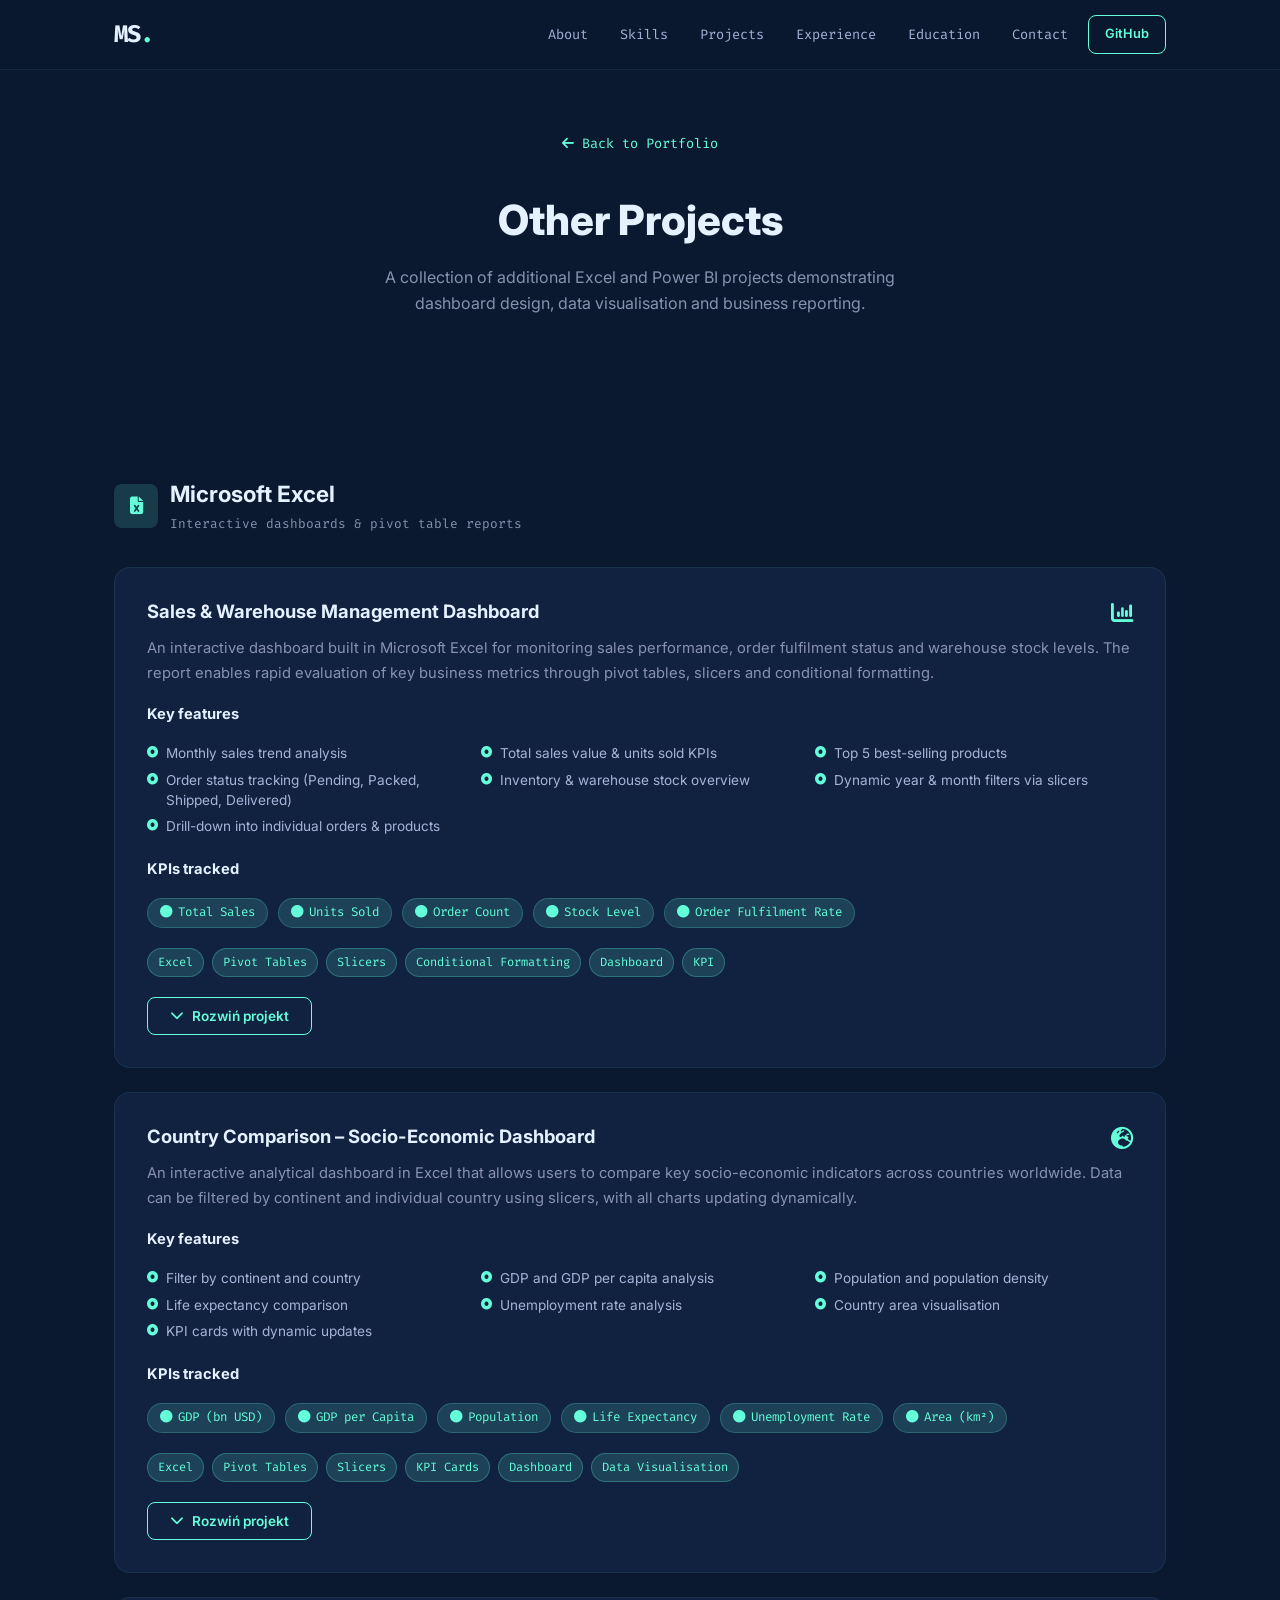
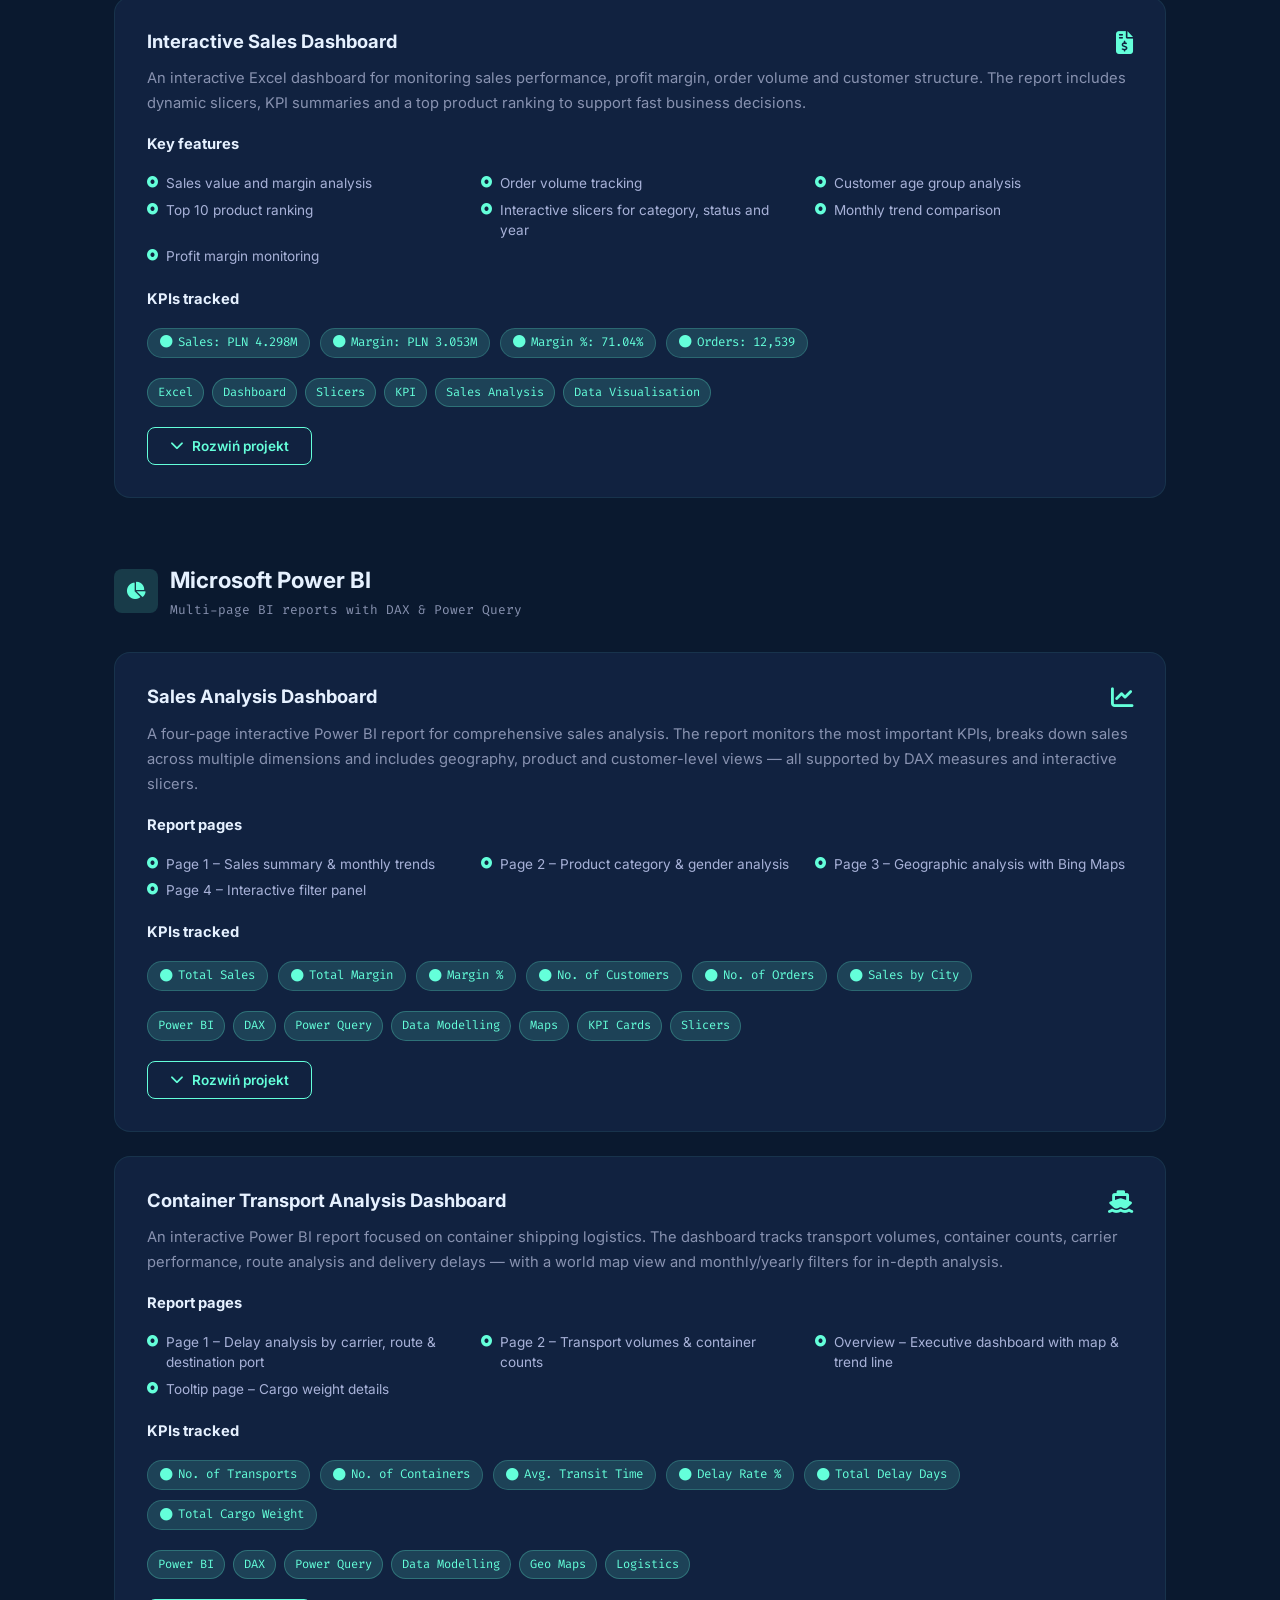
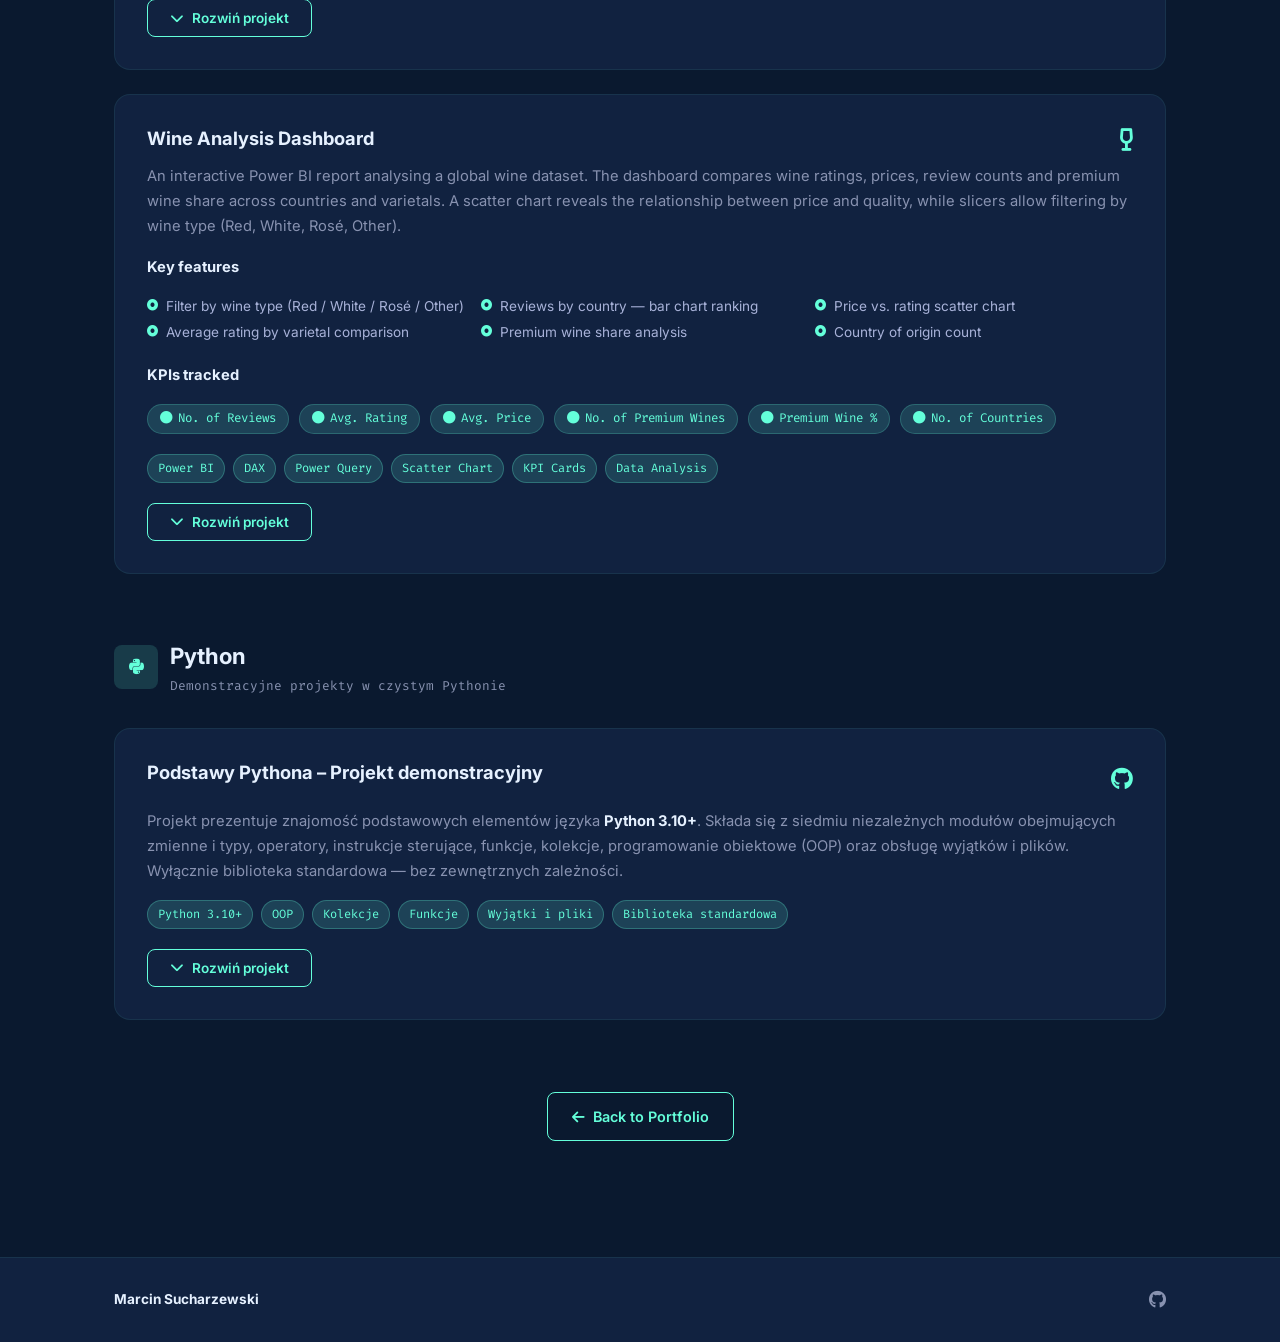
==== commit 4b729587: "nowy projekt" ====
--- a/other-projects.html
+++ b/other-projects.html
@@ -634,6 +634,101 @@
               </div>
             </div>
           </article>
+
+          <!-- Excel Project 3 -->
+          <article class="project-card-full reveal">
+            <div class="project-card-full-header">
+              <h3>Interactive Sales Dashboard</h3>
+              <i class="fa-solid fa-file-invoice-dollar project-icon"></i>
+            </div>
+            <p>
+              An interactive Excel dashboard for monitoring sales performance, profit margin, order volume and customer structure.
+              The report includes dynamic slicers, KPI summaries and a top product ranking to support fast business decisions.
+            </p>
+
+            <p><strong>Key features</strong></p>
+            <ul class="features-list">
+              <li><i class="fa-solid fa-circle-dot"></i> Sales value and margin analysis</li>
+              <li><i class="fa-solid fa-circle-dot"></i> Order volume tracking</li>
+              <li><i class="fa-solid fa-circle-dot"></i> Customer age group analysis</li>
+              <li><i class="fa-solid fa-circle-dot"></i> Top 10 product ranking</li>
+              <li><i class="fa-solid fa-circle-dot"></i> Interactive slicers for category, status and year</li>
+              <li><i class="fa-solid fa-circle-dot"></i> Monthly trend comparison</li>
+              <li><i class="fa-solid fa-circle-dot"></i> Profit margin monitoring</li>
+            </ul>
+
+            <p><strong>KPIs tracked</strong></p>
+            <div class="kpi-row">
+              <span class="kpi-badge"><i class="fa-solid fa-circle"></i> Sales: PLN 4.298M</span>
+              <span class="kpi-badge"><i class="fa-solid fa-circle"></i> Margin: PLN 3.053M</span>
+              <span class="kpi-badge"><i class="fa-solid fa-circle"></i> Margin %: 71.04%</span>
+              <span class="kpi-badge"><i class="fa-solid fa-circle"></i> Orders: 12,539</span>
+            </div>
+
+            <div class="project-tags">
+              <span class="tag tag-sm">Excel</span>
+              <span class="tag tag-sm">Dashboard</span>
+              <span class="tag tag-sm">Slicers</span>
+              <span class="tag tag-sm">KPI</span>
+              <span class="tag tag-sm">Sales Analysis</span>
+              <span class="tag tag-sm">Data Visualisation</span>
+            </div>
+
+            <button class="btn-expand" onclick="toggleDetails(this)" aria-expanded="false">
+              <i class="fa-solid fa-chevron-down expand-icon"></i>
+              <span>Rozwiń projekt</span>
+            </button>
+
+            <div class="project-details">
+              <div class="proj-gallery">
+                <img src="other_projects/Excel/Projekt3/Excel.png" class="proj-img" alt="Interactive Sales Dashboard in Excel" onclick="openLightbox(this)" loading="lazy">
+              </div>
+              <div class="proj-text">
+                <div class="proj-section">
+                  <h4>Opis projektu</h4>
+                  <p>Interactive Sales Dashboard in Excel prezentuje sprzedaż, marżę, liczbę zamówień oraz strukturę klientów. Raport umożliwia analizę trendów miesięcznych, porównanie kategorii produktów oraz ocenę wyników kanałów sprzedaży: sklepu stacjonarnego, online i telefonicznej.</p>
+                </div>
+                <div class="proj-section">
+                  <h4>Zastosowane narzędzia</h4>
+                  <ul>
+                    <li>Microsoft Excel</li>
+                    <li>Tabele przestawne</li>
+                    <li>Wykresy</li>
+                    <li>Fragmentatory (slicery)</li>
+                    <li>Formuły Excel</li>
+                    <li>Formatowanie warunkowe</li>
+                  </ul>
+                </div>
+                <div class="proj-section">
+                  <h4>Funkcjonalności raportu</h4>
+                  <ul>
+                    <li>Monitorowanie wartości sprzedaży</li>
+                    <li>Analiza marży i marży procentowej</li>
+                    <li>Śledzenie liczby zamówień</li>
+                    <li>Ranking Top 10 produktów</li>
+                    <li>Analiza klientów według grup wiekowych</li>
+                    <li>Wybór kategorii, statusu zamówienia i roku</li>
+                    <li>Dynamiczne aktualizowanie wykresów</li>
+                  </ul>
+                </div>
+                <div class="proj-section">
+                  <h4>Umiejętności zaprezentowane w projekcie</h4>
+                  <ul>
+                    <li>Przygotowanie danych i oczyszczanie</li>
+                    <li>Tworzenie PivotTable i PivotChart</li>
+                    <li>Projektowanie KPI</li>
+                    <li>Budowanie interaktywnych slicerów</li>
+                    <li>Analiza sprzedaży i marży</li>
+                    <li>Projektowanie raportów użytkowych</li>
+                  </ul>
+                </div>
+                <div class="proj-section">
+                  <h4>Wartość biznesowa</h4>
+                  <p>Raport pomaga identyfikować najlepiej sprzedające się produkty, najbardziej dochodowe kategorie oraz główne źródła przychodów. Interaktywne filtry ułatwiają analizę wyników sprzedaży i lepsze planowanie zapasów oraz strategii cenowej.</p>
+                </div>
+              </div>
+            </div>
+          </article>
         </div>
 
         <!-- ===== POWER BI ===== -->
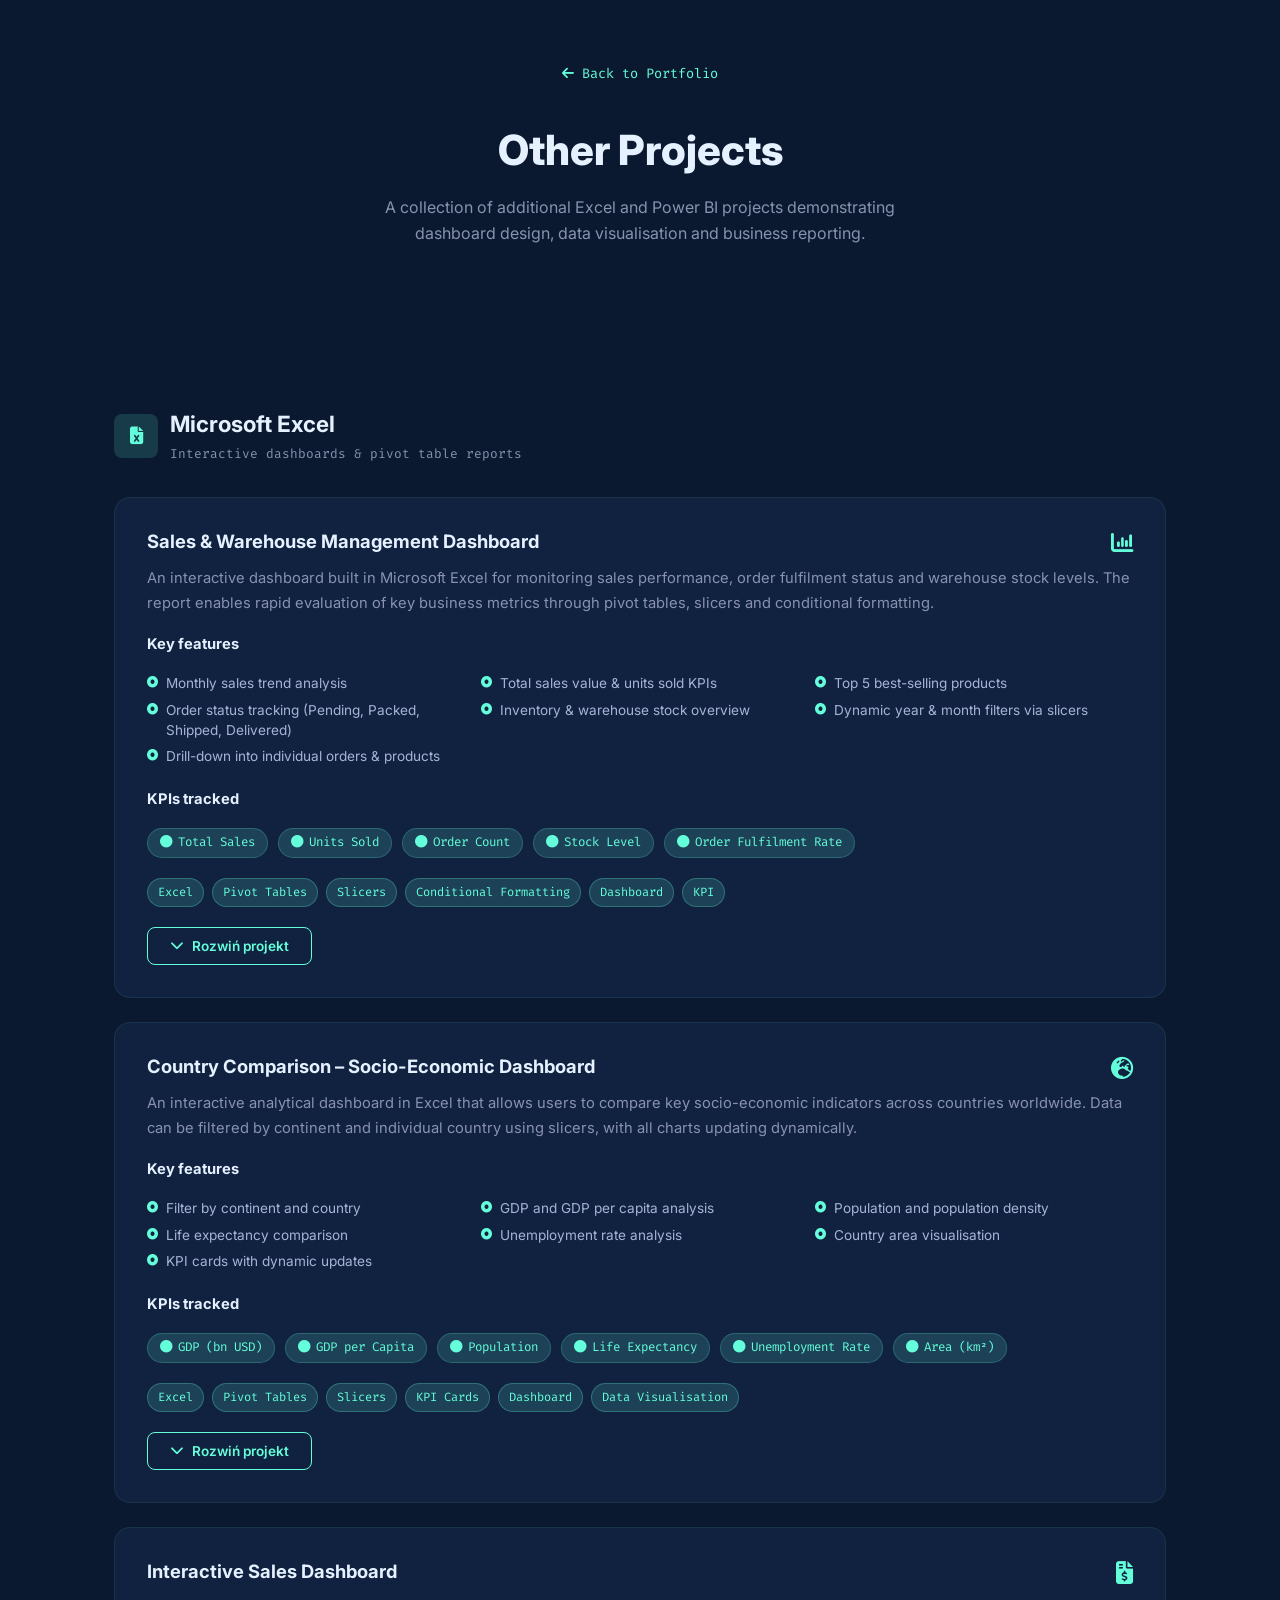
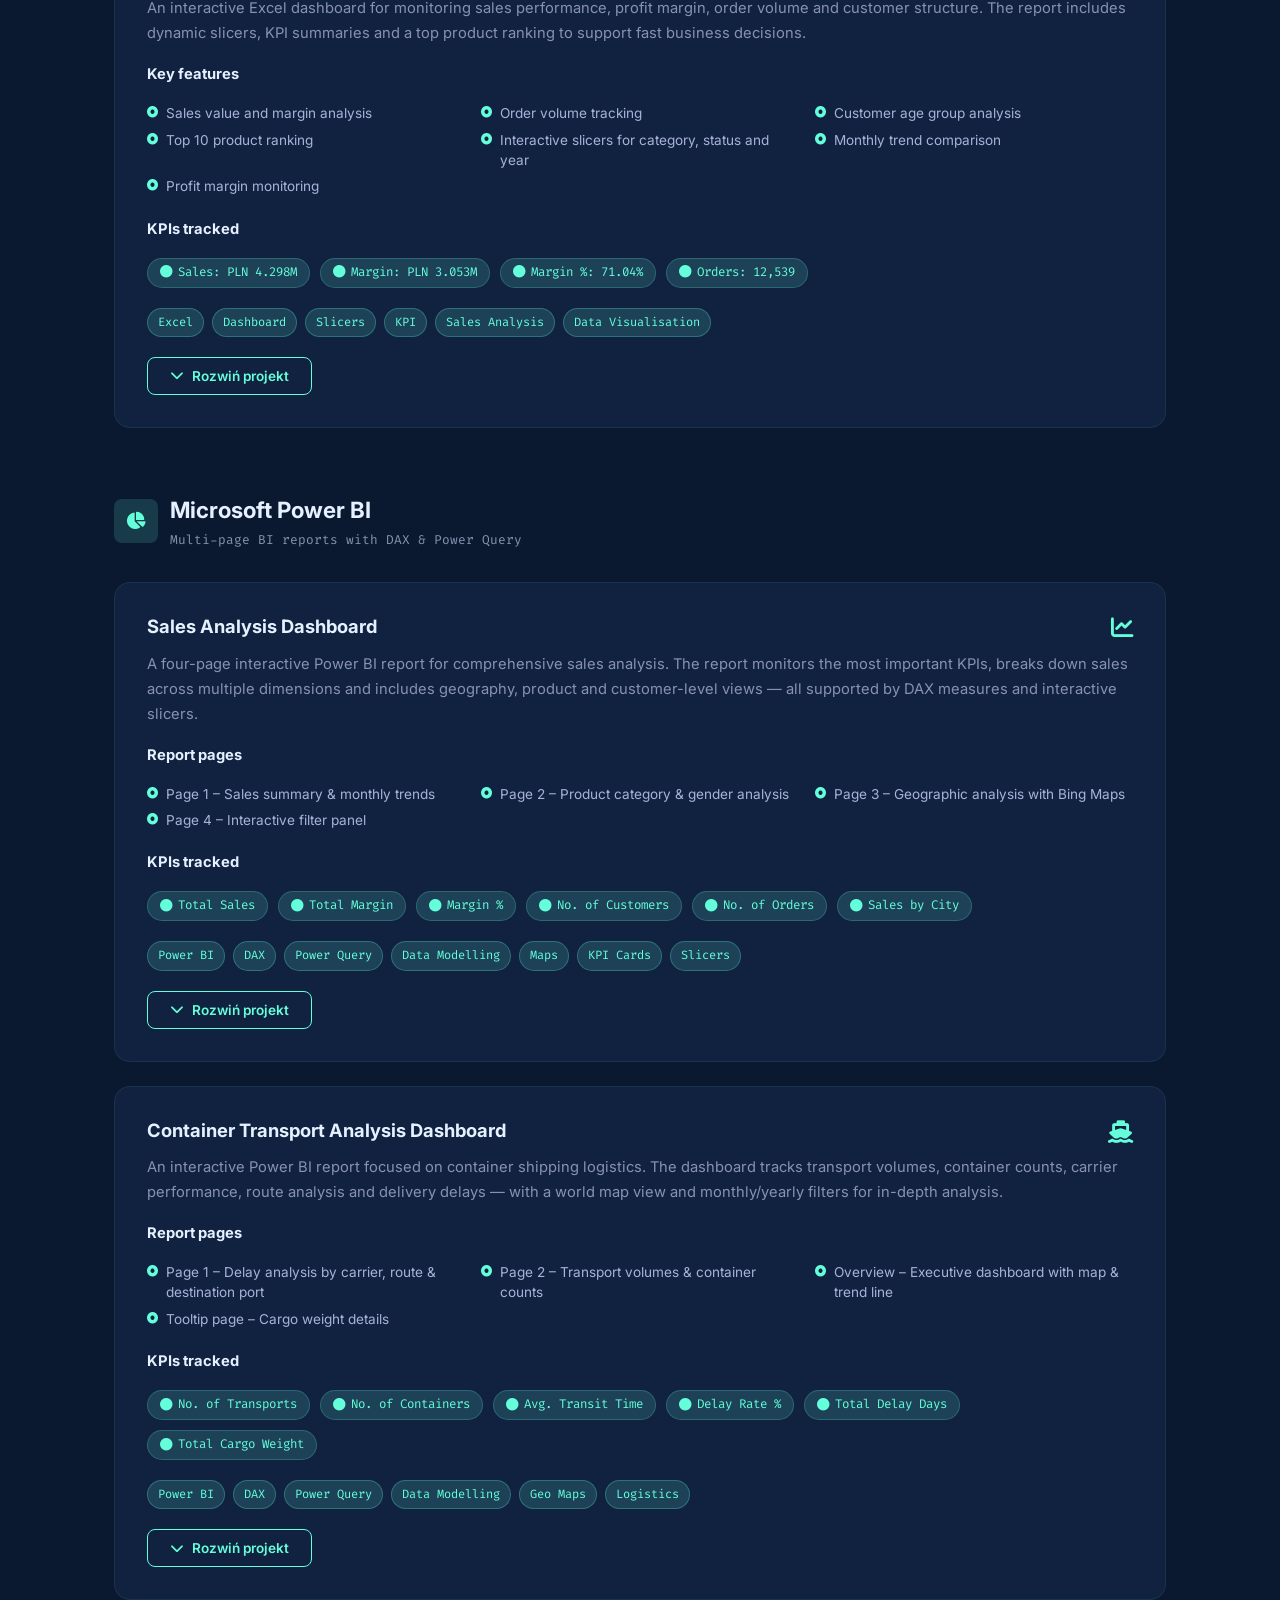
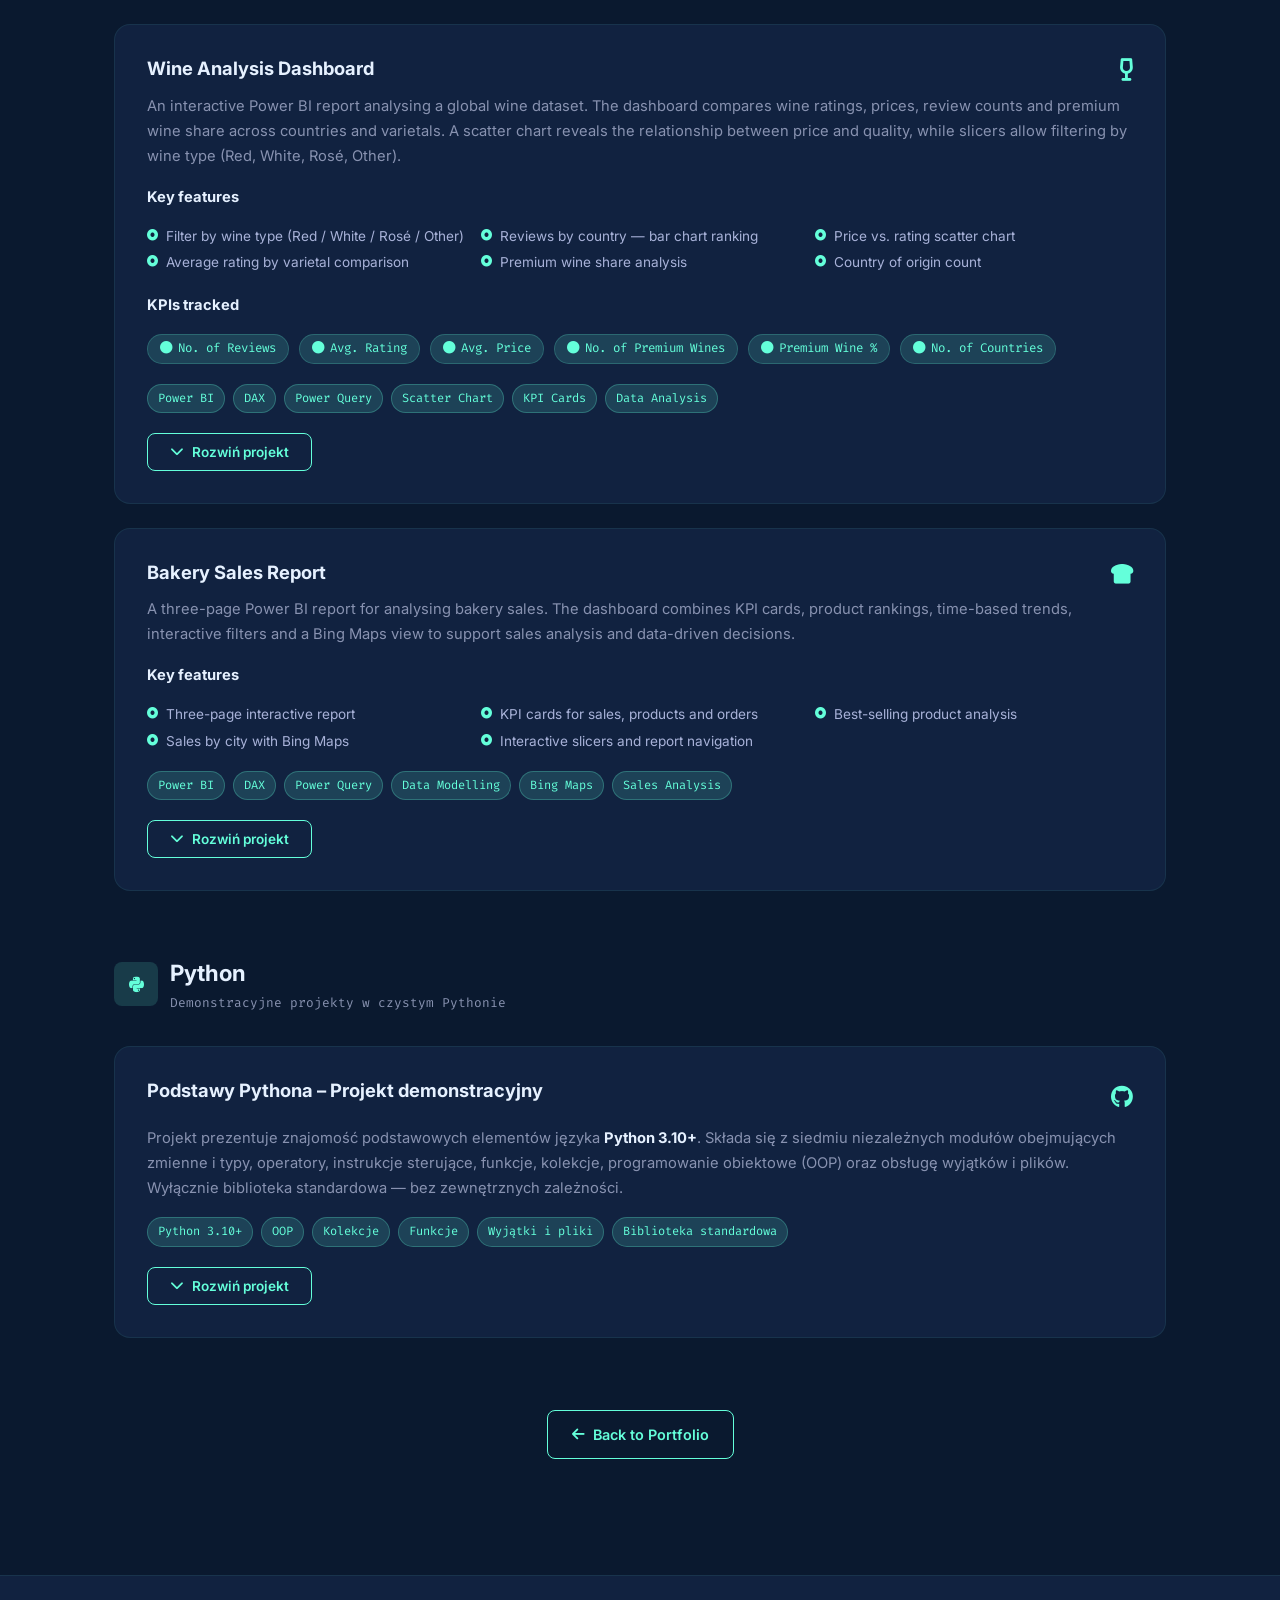
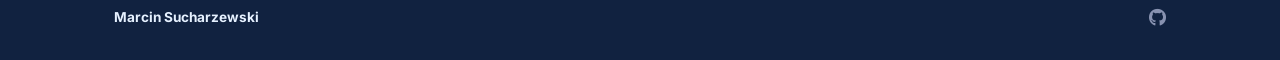
==== commit 3b0ff1e1: "p4" ====
--- a/other-projects.html
+++ b/other-projects.html
@@ -18,7 +18,7 @@
   <style>
     /* ---- Page-specific overrides ---- */
     .page-hero {
-      padding: calc(var(--nav-height) + 60px) 0 60px;
+      padding: 60px 0;
       text-align: center;
     }
 
@@ -217,6 +217,20 @@
       transform: rotate(180deg);
     }
 
+    .project-pdf {
+      width: 100%;
+      display: grid;
+      gap: 18px;
+    }
+
+    .project-pdf-page {
+      width: 100%;
+      height: auto;
+      border: 1px solid rgba(100, 255, 218, 0.15);
+      border-radius: var(--radius);
+      background-color: var(--navy);
+    }
+
     /* ---- Details panel ---- */
     .project-details {
       display: none;
@@ -363,25 +377,6 @@
 </head>
 <body>
 
-  <!-- ===================== NAVIGATION ===================== -->
-  <header class="navbar" id="navbar">
-    <div class="nav-container">
-      <a href="index.html" class="nav-logo">MS<span class="accent">.</span></a>
-      <nav class="nav-links" id="nav-links">
-        <a href="index.html#about" class="nav-link">About</a>
-        <a href="index.html#skills" class="nav-link">Skills</a>
-        <a href="index.html#projects" class="nav-link">Projects</a>
-        <a href="index.html#experience" class="nav-link">Experience</a>
-        <a href="index.html#education" class="nav-link">Education</a>
-        <a href="index.html#contact" class="nav-link">Contact</a>
-        <a href="https://github.com/MarcinSucharzewski" target="_blank" rel="noopener noreferrer" class="btn btn-outline btn-sm">GitHub</a>
-      </nav>
-      <button class="nav-toggle" id="nav-toggle" aria-label="Toggle navigation" aria-expanded="false">
-        <span class="hamburger"></span>
-      </button>
-    </div>
-  </header>
-
   <main>
 
     <!-- ===================== PAGE HERO ===================== -->
@@ -1083,6 +1078,80 @@
                   <p>Projekt prezentuje praktyczne zastosowanie narzędzia <strong>Microsoft Power BI</strong> do analizy danych z branży winiarskiej. Dzięki zastosowaniu wskaźników KPI, wykresów analitycznych, segmentatorów oraz interaktywnych wizualizacji raport umożliwia szybkie porównywanie jakości, cen i popularności win pochodzących z różnych krajów.</p>
                 </div>
               </div>
+            </div>
+          </article>
+
+          <!-- Power BI Project 4 -->
+          <article class="project-card-full reveal">
+            <div class="project-card-full-header">
+              <h3>Bakery Sales Report</h3>
+              <i class="fa-solid fa-bread-slice project-icon"></i>
+            </div>
+            <p>
+              A three-page Power BI report for analysing bakery sales. The dashboard combines KPI cards, product rankings,
+              time-based trends, interactive filters and a Bing Maps view to support sales analysis and data-driven decisions.
+            </p>
+
+            <p><strong>Key features</strong></p>
+            <ul class="features-list">
+              <li><i class="fa-solid fa-circle-dot"></i> Three-page interactive report</li>
+              <li><i class="fa-solid fa-circle-dot"></i> KPI cards for sales, products and orders</li>
+              <li><i class="fa-solid fa-circle-dot"></i> Best-selling product analysis</li>
+              <li><i class="fa-solid fa-circle-dot"></i> Sales by city with Bing Maps</li>
+              <li><i class="fa-solid fa-circle-dot"></i> Interactive slicers and report navigation</li>
+            </ul>
+
+            <div class="project-tags">
+              <span class="tag tag-sm">Power BI</span>
+              <span class="tag tag-sm">DAX</span>
+              <span class="tag tag-sm">Power Query</span>
+              <span class="tag tag-sm">Data Modelling</span>
+              <span class="tag tag-sm">Bing Maps</span>
+              <span class="tag tag-sm">Sales Analysis</span>
+            </div>
+
+            <button class="btn-expand" onclick="toggleDetails(this)" aria-expanded="false">
+              <i class="fa-solid fa-chevron-down expand-icon"></i>
+              <span>Rozwiń projekt</span>
+            </button>
+
+            <div class="project-details">
+              <div class="proj-text">
+                <div class="proj-section">
+                  <h4>Opis projektu</h4>
+                  <p>This project presents a three-page sales report created in <strong>Microsoft Power BI</strong> for a bakery business. The dashboard analyses sales, products, orders and locations using interactive visuals, KPI indicators, filters and a map view.</p>
+                </div>
+                <div class="proj-section">
+                  <h4>Cel projektu</h4>
+                  <ul>
+                    <li>Monitoring total sales and product performance</li>
+                    <li>Analysing sales by product and city</li>
+                    <li>Comparing results across quarters and months</li>
+                    <li>Identifying the best-selling bakery products</li>
+                    <li>Supporting data-driven business decisions</li>
+                  </ul>
+                </div>
+                <div class="proj-section">
+                  <h4>Zastosowane narzędzia</h4>
+                  <ul>
+                    <li>Microsoft Power BI Desktop</li>
+                    <li>Power Query</li>
+                    <li>DAX</li>
+                    <li>Data modelling</li>
+                    <li>KPI cards, slicers and Bing Maps</li>
+                  </ul>
+                </div>
+                <div class="proj-section">
+                  <h4>Podsumowanie</h4>
+                  <p>Combining KPIs, product rankings, time trends, filters and mapping enables users to move quickly from a high-level overview to a detailed analysis of bakery sales.</p>
+                </div>
+              </div>
+              <div class="project-pdf" aria-label="Bakery Sales Report preview">
+                <img class="project-pdf-page" src="other_projects/Power%20BI/Projekt4/page-1.png" alt="Bakery Sales Report page 1" loading="lazy">
+                <img class="project-pdf-page" src="other_projects/Power%20BI/Projekt4/page-2.png" alt="Bakery Sales Report page 2" loading="lazy">
+                <img class="project-pdf-page" src="other_projects/Power%20BI/Projekt4/page-3.png" alt="Bakery Sales Report page 3" loading="lazy">
+              </div>
+              <p class="proj-pdf-fallback"><a href="other_projects/Power%20BI/Projekt4/Projekt4.pdf" target="_blank" rel="noopener noreferrer">Otwórz raport PDF w nowej karcie</a></p>
             </div>
           </article>
 
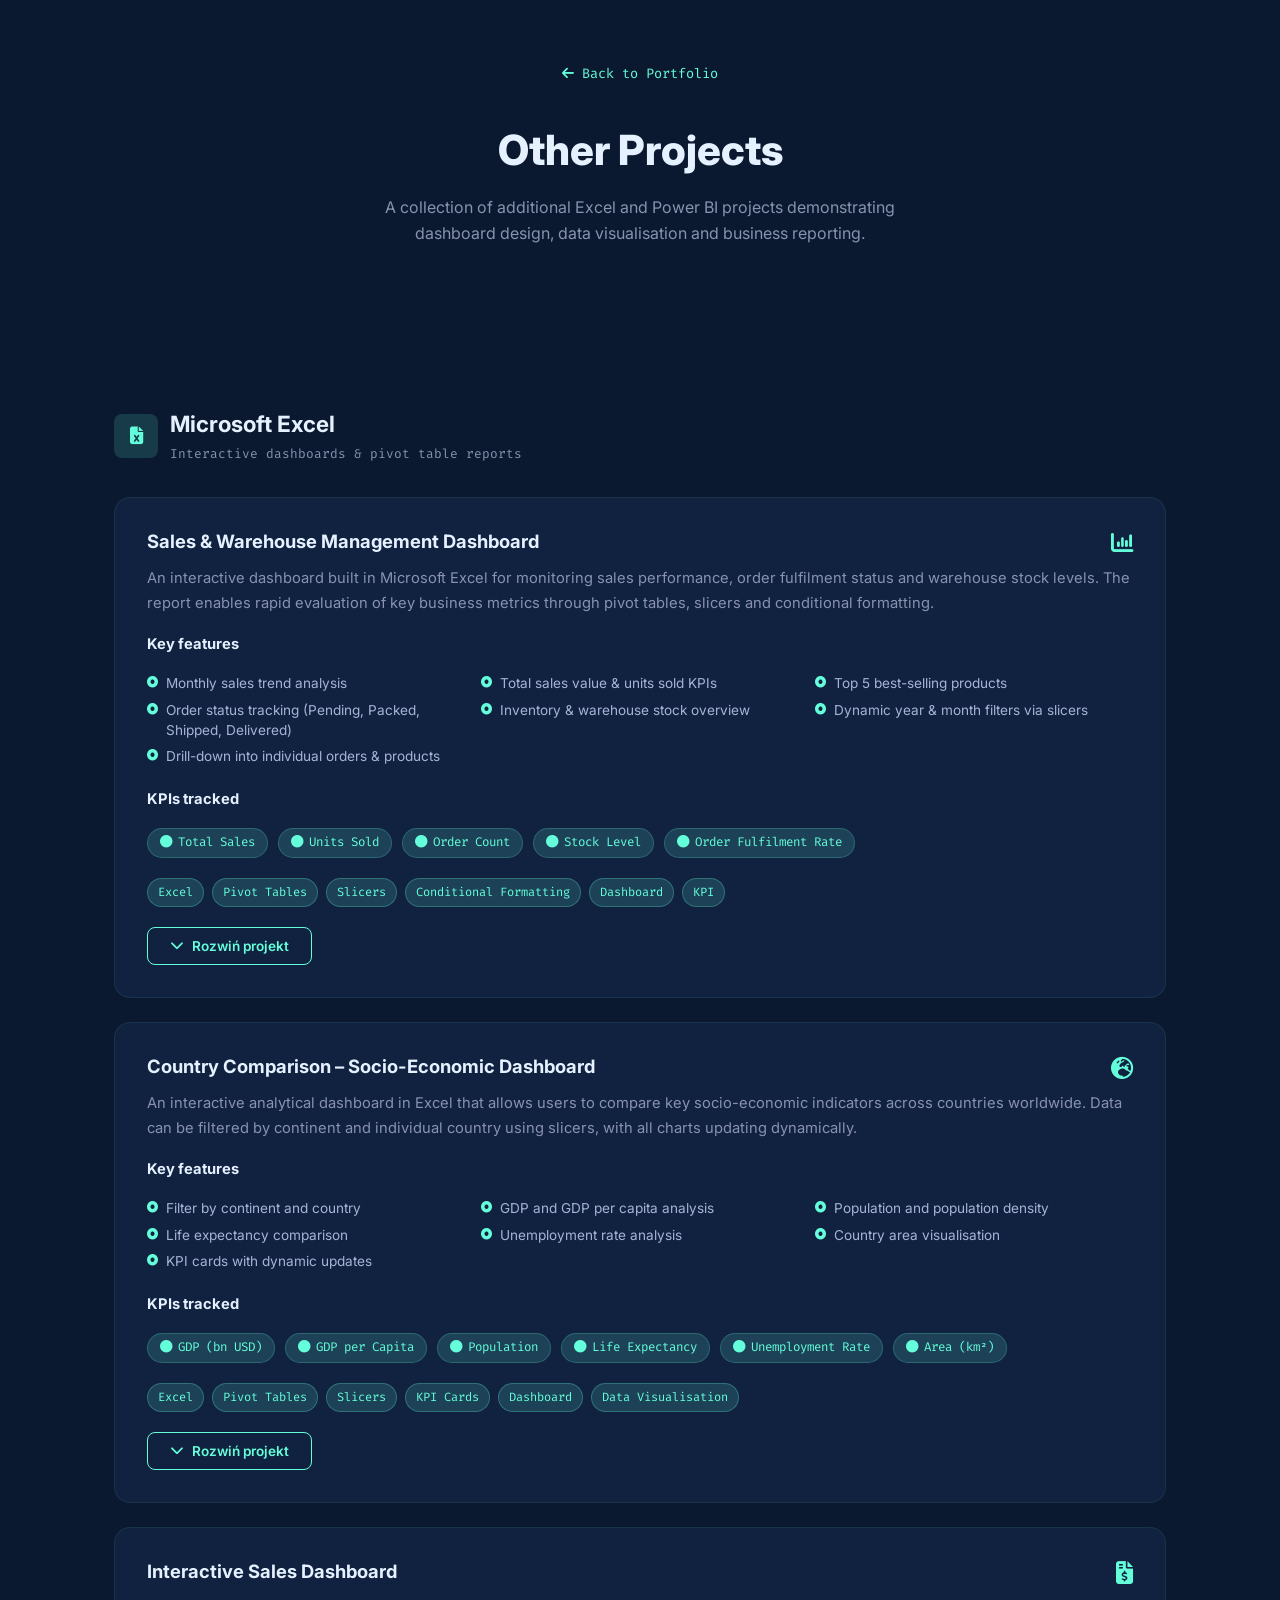
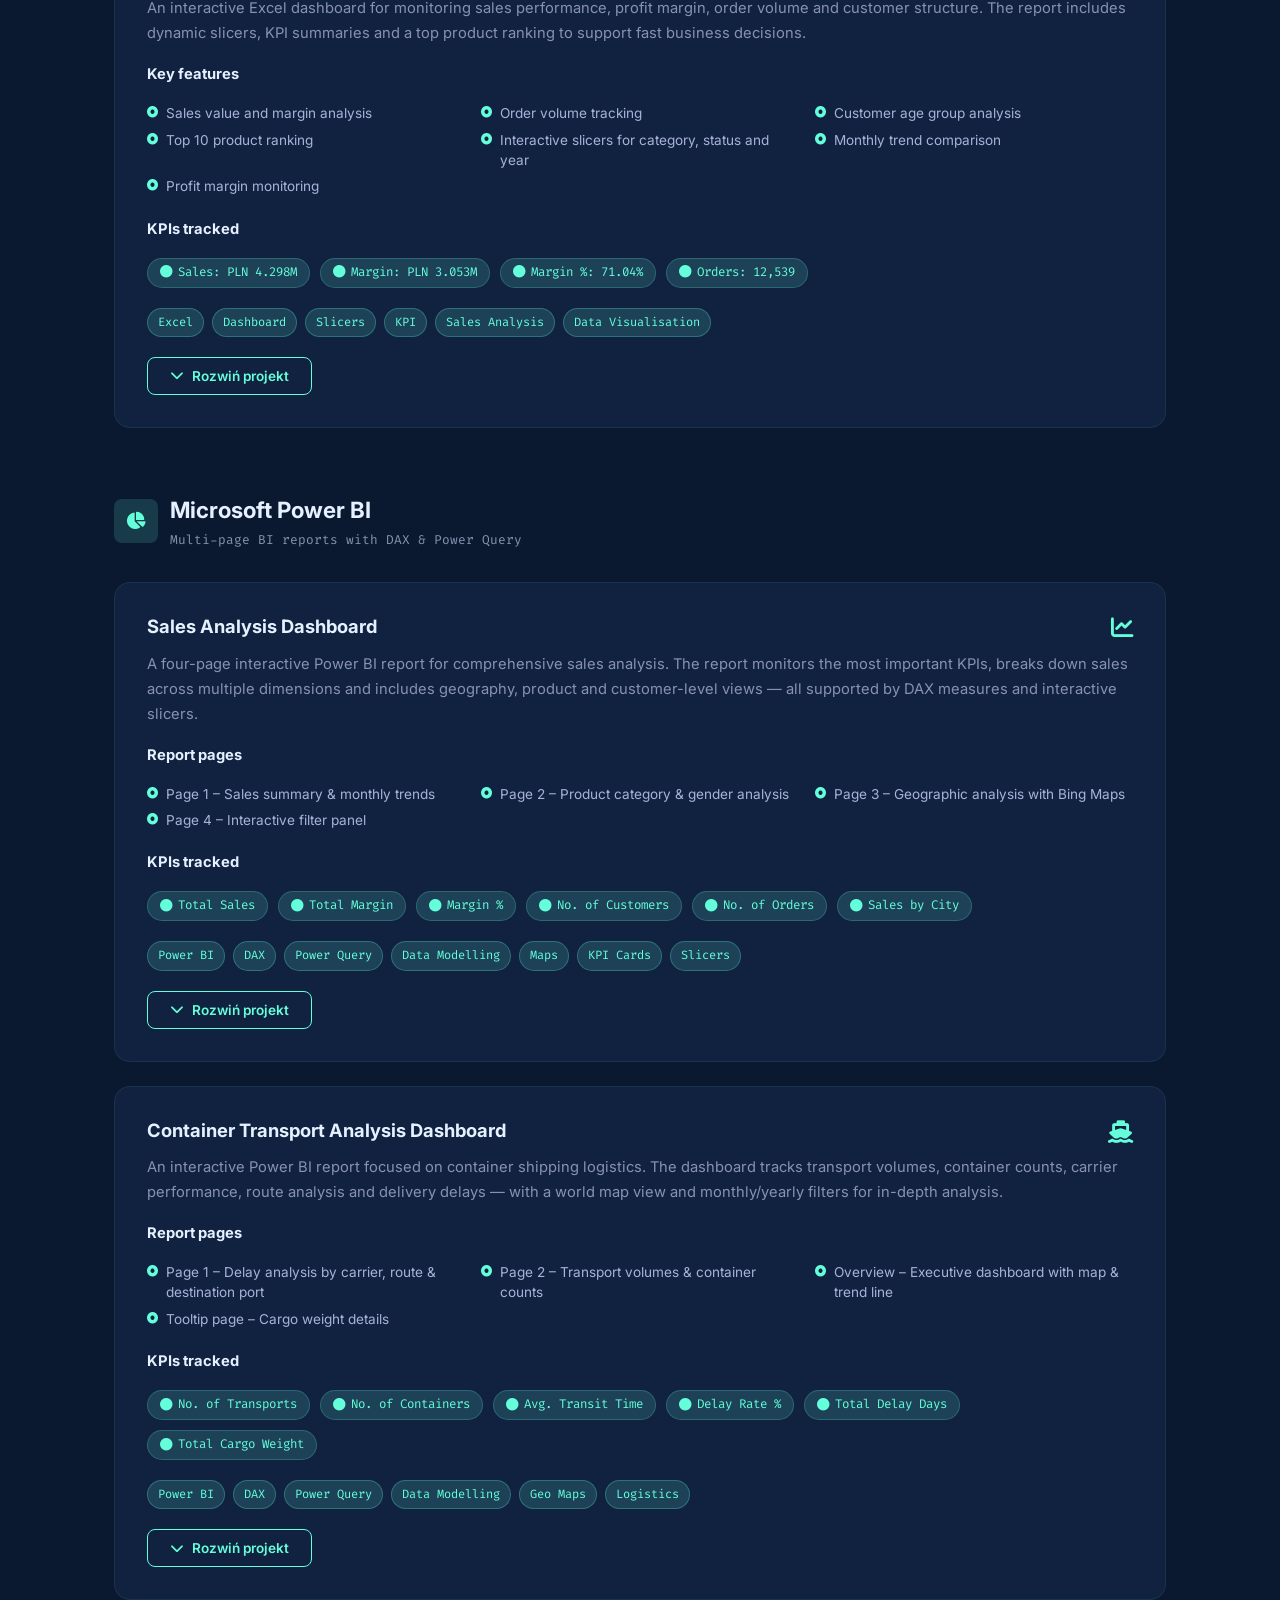
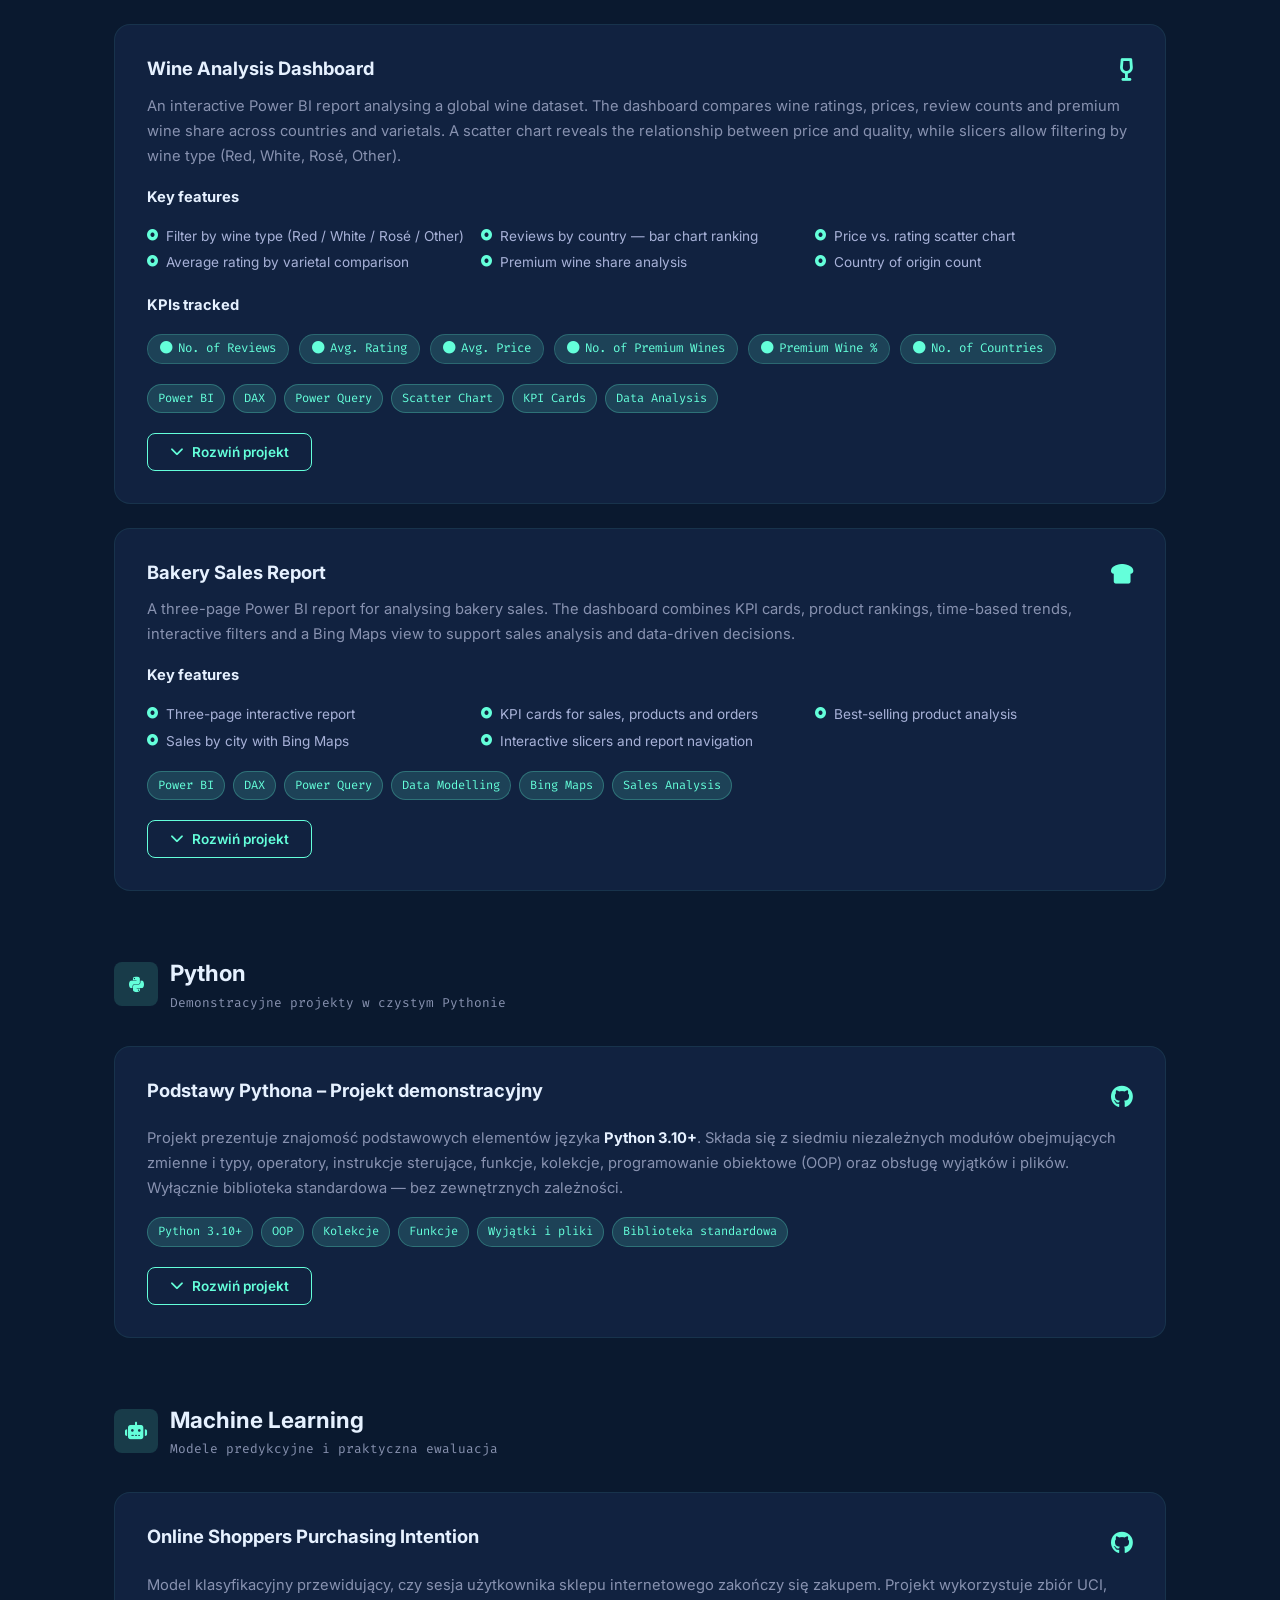
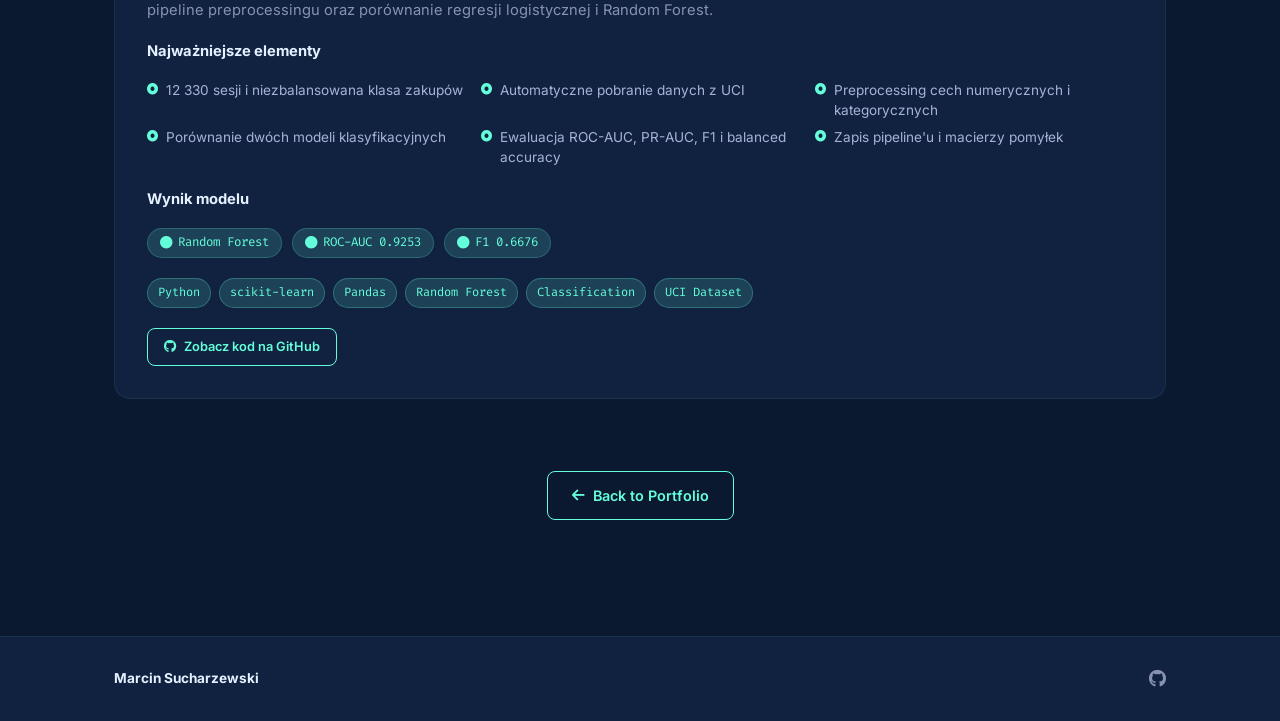
==== commit 2e6899f0: "M1" ====
--- a/other-projects.html
+++ b/other-projects.html
@@ -1116,42 +1116,15 @@
             </button>
 
             <div class="project-details">
-              <div class="proj-text">
-                <div class="proj-section">
-                  <h4>Opis projektu</h4>
-                  <p>This project presents a three-page sales report created in <strong>Microsoft Power BI</strong> for a bakery business. The dashboard analyses sales, products, orders and locations using interactive visuals, KPI indicators, filters and a map view.</p>
-                </div>
-                <div class="proj-section">
-                  <h4>Cel projektu</h4>
-                  <ul>
-                    <li>Monitoring total sales and product performance</li>
-                    <li>Analysing sales by product and city</li>
-                    <li>Comparing results across quarters and months</li>
-                    <li>Identifying the best-selling bakery products</li>
-                    <li>Supporting data-driven business decisions</li>
-                  </ul>
-                </div>
-                <div class="proj-section">
-                  <h4>Zastosowane narzędzia</h4>
-                  <ul>
-                    <li>Microsoft Power BI Desktop</li>
-                    <li>Power Query</li>
-                    <li>DAX</li>
-                    <li>Data modelling</li>
-                    <li>KPI cards, slicers and Bing Maps</li>
-                  </ul>
-                </div>
-                <div class="proj-section">
-                  <h4>Podsumowanie</h4>
-                  <p>Combining KPIs, product rankings, time trends, filters and mapping enables users to move quickly from a high-level overview to a detailed analysis of bakery sales.</p>
-                </div>
+              <div class="project-pdf" aria-label="Bakery Sales Report PDF preview">
+                <iframe
+                  class="project-pdf-page"
+                  src="other_projects/Power%20BI/Projekt4/Projekt4.pdf"
+                  title="Bakery Sales Report PDF"
+                  loading="lazy"
+                  style="min-height: 760px;"
+                ></iframe>
               </div>
-              <div class="project-pdf" aria-label="Bakery Sales Report preview">
-                <img class="project-pdf-page" src="other_projects/Power%20BI/Projekt4/page-1.png" alt="Bakery Sales Report page 1" loading="lazy">
-                <img class="project-pdf-page" src="other_projects/Power%20BI/Projekt4/page-2.png" alt="Bakery Sales Report page 2" loading="lazy">
-                <img class="project-pdf-page" src="other_projects/Power%20BI/Projekt4/page-3.png" alt="Bakery Sales Report page 3" loading="lazy">
-              </div>
-              <p class="proj-pdf-fallback"><a href="other_projects/Power%20BI/Projekt4/Projekt4.pdf" target="_blank" rel="noopener noreferrer">Otwórz raport PDF w nowej karcie</a></p>
             </div>
           </article>
 
@@ -1261,6 +1234,64 @@
           </article>
 
         </div><!-- /category-section Python -->
+
+        <!-- ===== MACHINE LEARNING ===== -->
+        <div class="category-section">
+          <div class="category-heading">
+            <div class="category-heading-icon">
+              <i class="fa-solid fa-robot"></i>
+            </div>
+            <h2>
+              Machine Learning
+              <span>Modele predykcyjne i praktyczna ewaluacja</span>
+            </h2>
+          </div>
+
+          <article class="project-card-full reveal">
+            <div class="project-card-full-header">
+              <h3>Online Shoppers Purchasing Intention</h3>
+              <a href="https://github.com/MarcinSucharzewski/ms-portfolio-github-pages/tree/main/other_projects/Machine%20Learning/Online%20Shoppers%20Purchasing%20Intention%20%E2%80%93%20UCI" target="_blank" rel="noopener noreferrer" aria-label="Zobacz projekt na GitHub" style="color:var(--accent);font-size:1.4rem;">
+                <i class="fa-brands fa-github"></i>
+              </a>
+            </div>
+            <p>
+              Model klasyfikacyjny przewidujący, czy sesja użytkownika sklepu internetowego zakończy się zakupem.
+              Projekt wykorzystuje zbiór UCI, pipeline preprocessingu oraz porównanie regresji logistycznej i Random Forest.
+            </p>
+
+            <p><strong>Najważniejsze elementy</strong></p>
+            <ul class="features-list">
+              <li><i class="fa-solid fa-circle-dot"></i> 12 330 sesji i niezbalansowana klasa zakupów</li>
+              <li><i class="fa-solid fa-circle-dot"></i> Automatyczne pobranie danych z UCI</li>
+              <li><i class="fa-solid fa-circle-dot"></i> Preprocessing cech numerycznych i kategorycznych</li>
+              <li><i class="fa-solid fa-circle-dot"></i> Porównanie dwóch modeli klasyfikacyjnych</li>
+              <li><i class="fa-solid fa-circle-dot"></i> Ewaluacja ROC-AUC, PR-AUC, F1 i balanced accuracy</li>
+              <li><i class="fa-solid fa-circle-dot"></i> Zapis pipeline'u i macierzy pomyłek</li>
+            </ul>
+
+            <p><strong>Wynik modelu</strong></p>
+            <div class="kpi-row">
+              <span class="kpi-badge"><i class="fa-solid fa-circle"></i> Random Forest</span>
+              <span class="kpi-badge"><i class="fa-solid fa-circle"></i> ROC-AUC 0.9253</span>
+              <span class="kpi-badge"><i class="fa-solid fa-circle"></i> F1 0.6676</span>
+            </div>
+
+            <div class="project-tags">
+              <span class="tag tag-sm">Python</span>
+              <span class="tag tag-sm">scikit-learn</span>
+              <span class="tag tag-sm">Pandas</span>
+              <span class="tag tag-sm">Random Forest</span>
+              <span class="tag tag-sm">Classification</span>
+              <span class="tag tag-sm">UCI Dataset</span>
+            </div>
+
+            <div class="proj-section" style="padding-top:20px;margin-bottom:0;">
+              <a href="https://github.com/MarcinSucharzewski/ms-portfolio-github-pages/tree/main/other_projects/Machine%20Learning/Online%20Shoppers%20Purchasing%20Intention%20%E2%80%93%20UCI" target="_blank" rel="noopener noreferrer" class="btn btn-outline btn-sm">
+                <i class="fa-brands fa-github"></i> Zobacz kod na GitHub
+              </a>
+            </div>
+          </article>
+        </div><!-- /category-section Machine Learning -->
 
         <div class="page-footer-action">
           <a href="index.html" class="btn btn-outline">
